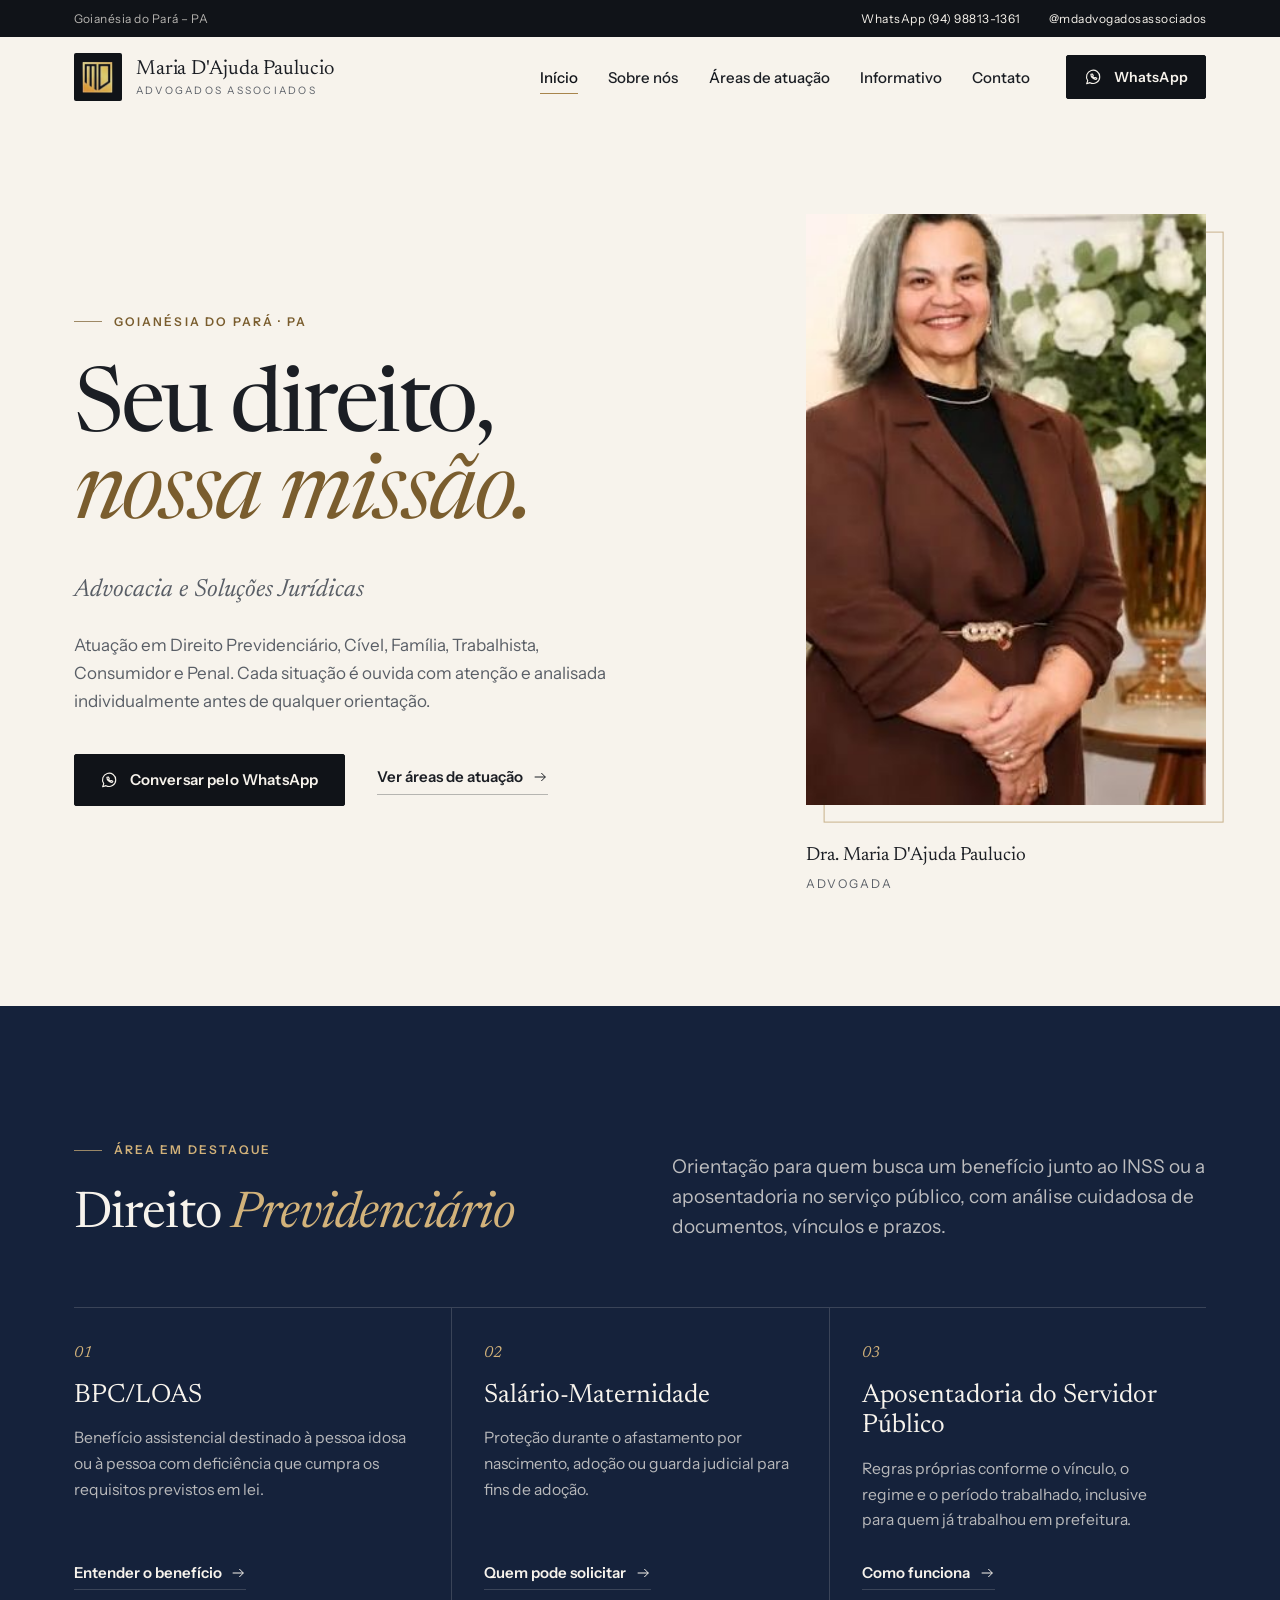
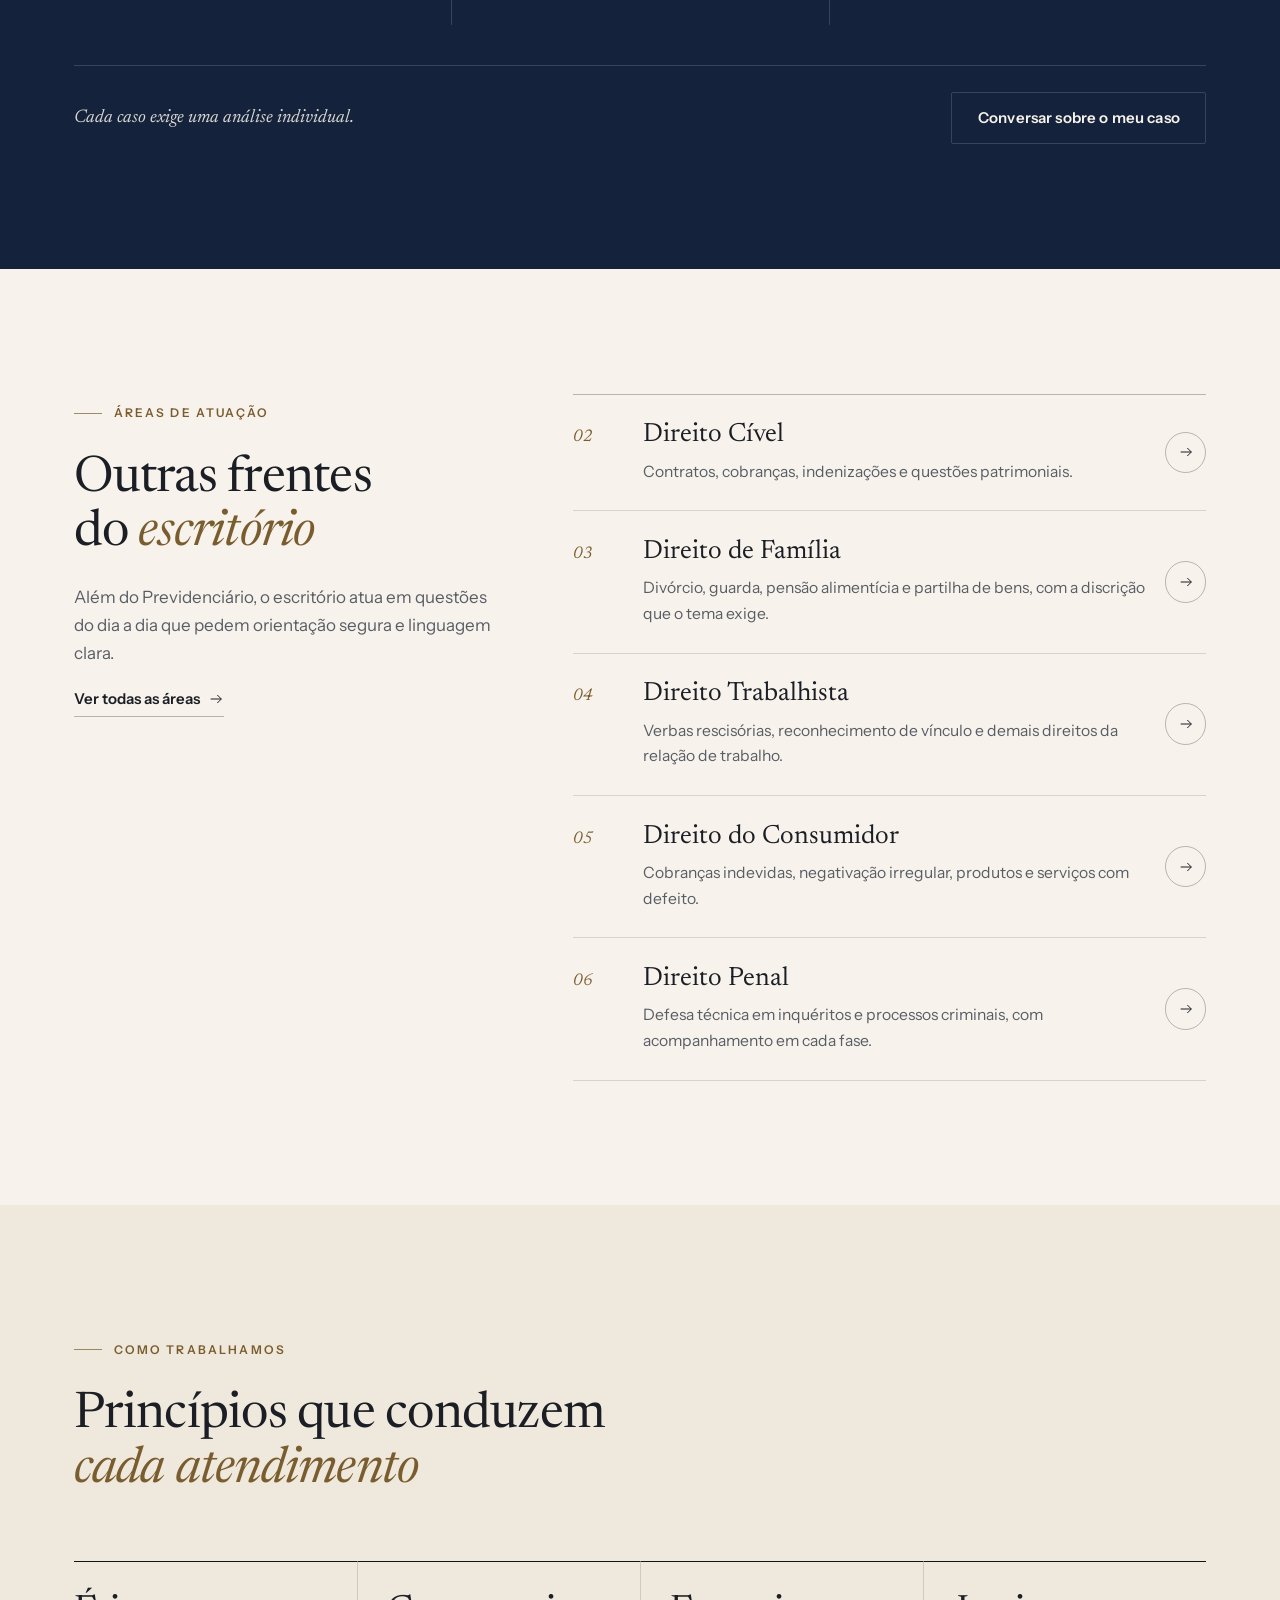
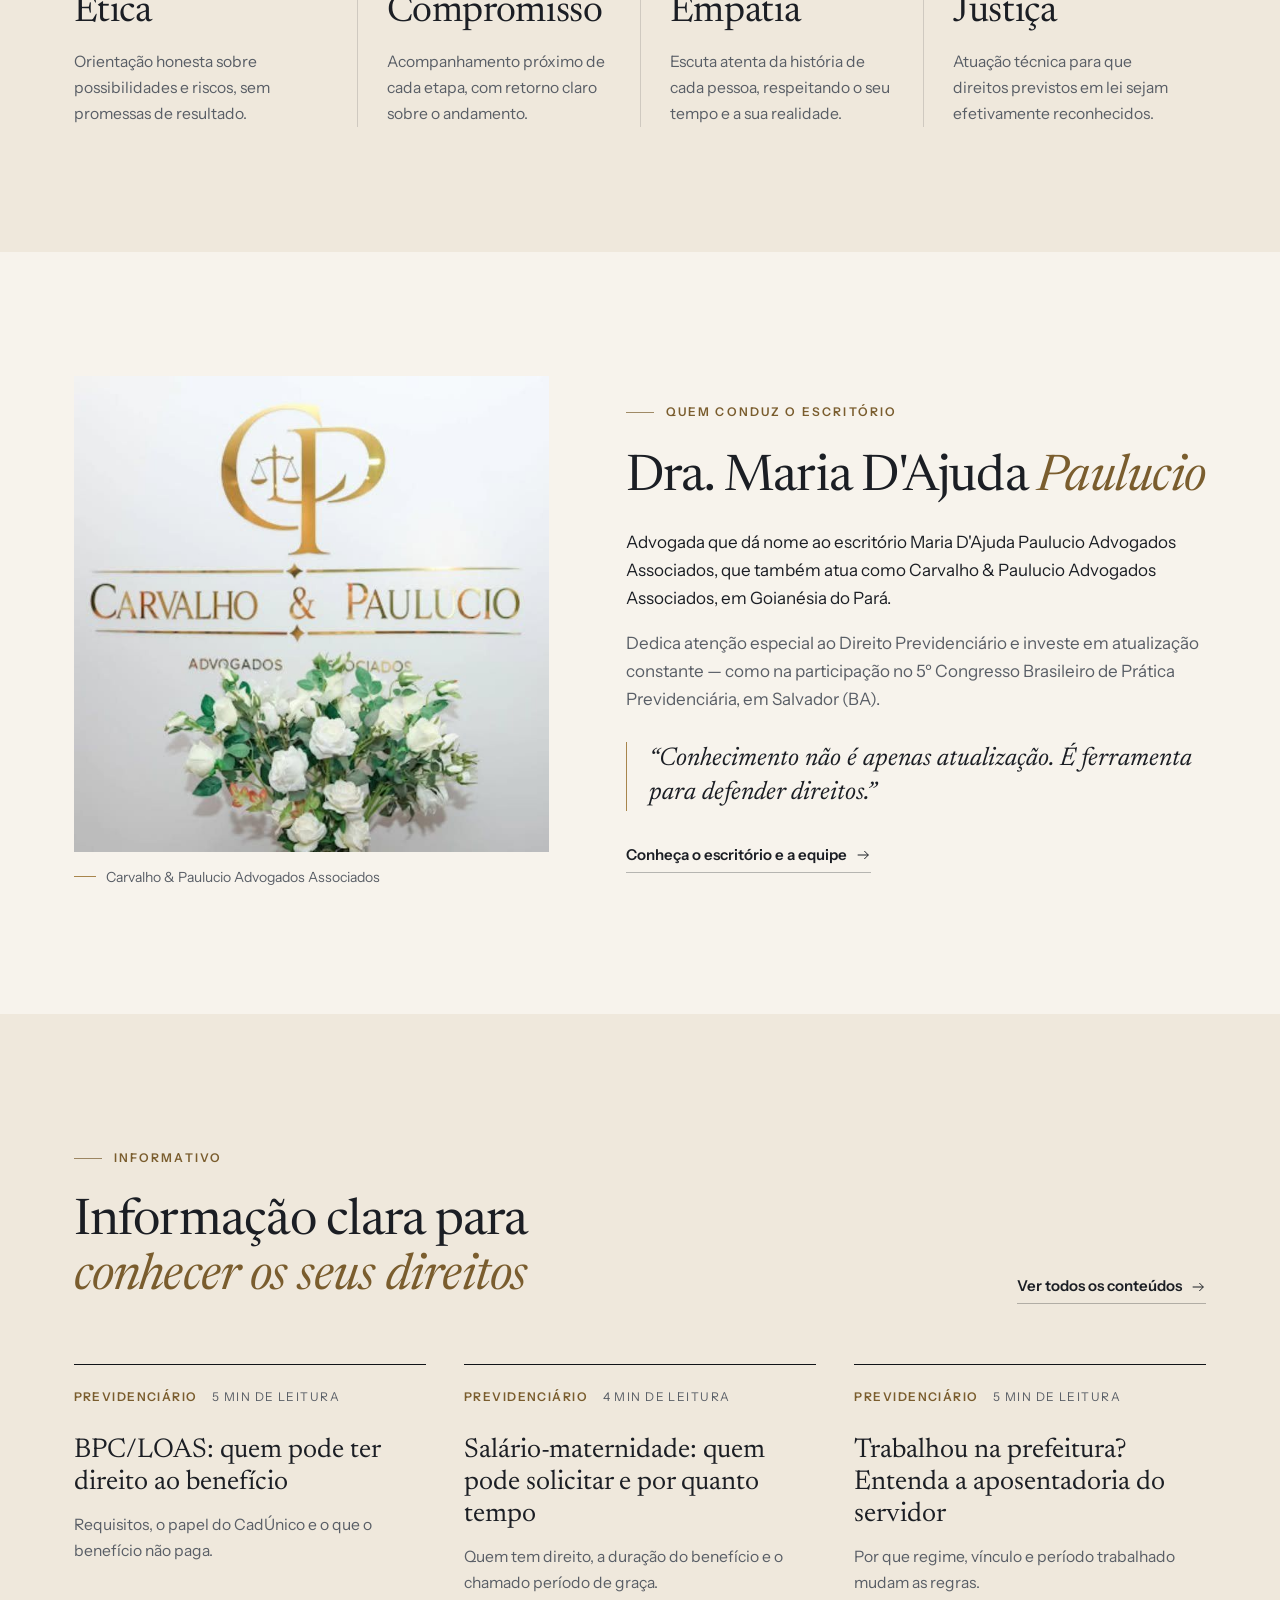
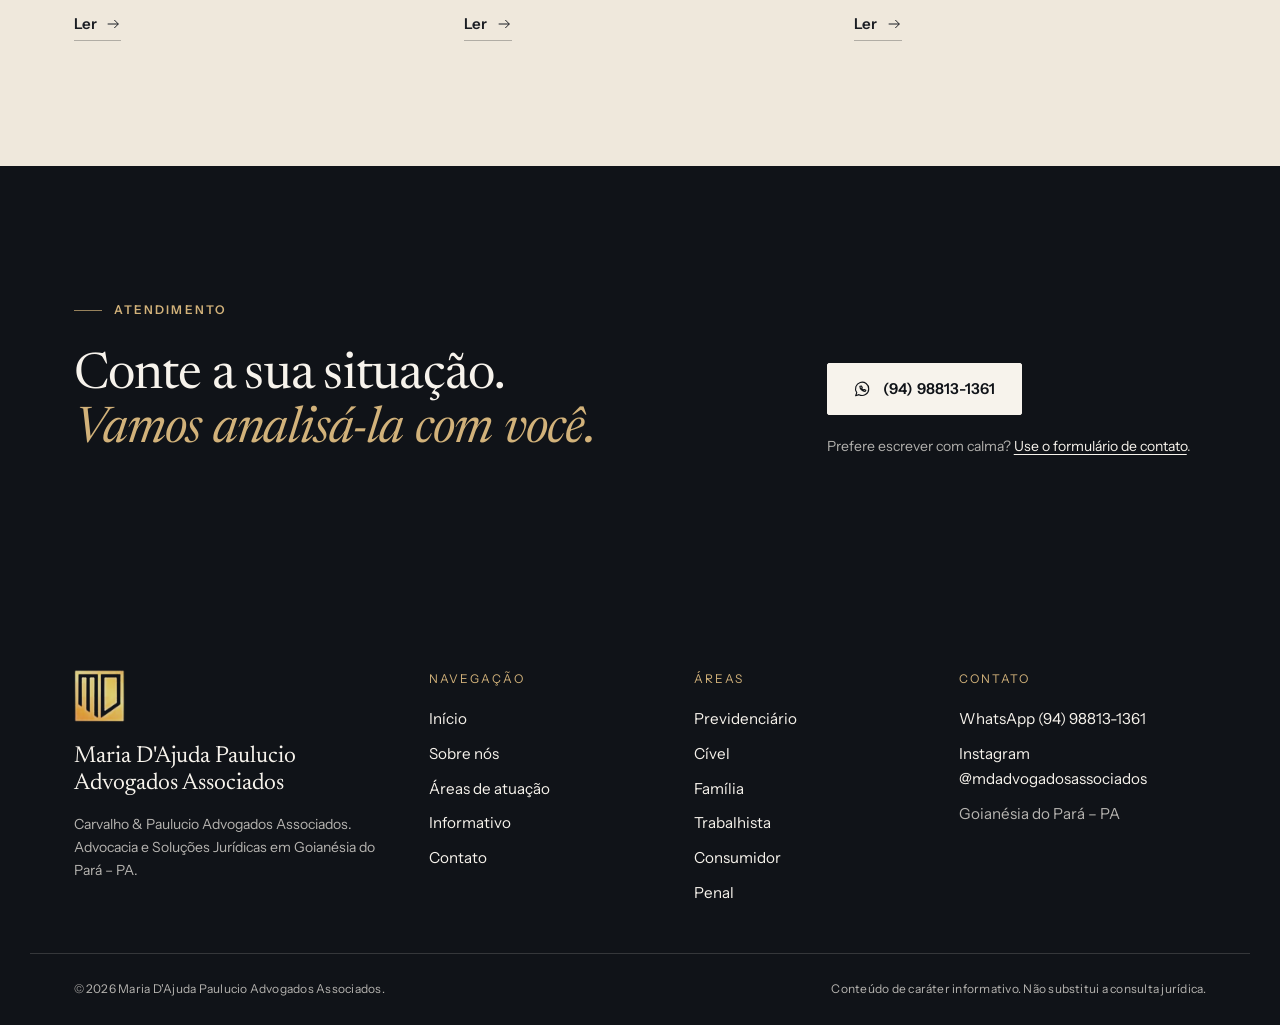
==== index.html @ d74a39b8 "primeiro commit" ====
<!doctype html>
<html lang="pt-BR">
<head>
  <meta charset="utf-8">
  <meta name="viewport" content="width=device-width, initial-scale=1">
  <title>Maria D'Ajuda Paulucio | Advocacia em Goianésia do Pará – PA</title>
  <meta name="description" content="Advocacia e Soluções Jurídicas em Goianésia do Pará – PA. Direito Previdenciário (BPC/LOAS, Salário-Maternidade, Aposentadoria do Servidor Público), Cível, Família, Trabalhista, Consumidor e Penal.">
  <link rel="canonical" href="https://seudominio.com.br/">
  <meta name="theme-color" content="#101318">

  <meta property="og:type" content="website">
  <meta property="og:locale" content="pt_BR">
  <meta property="og:site_name" content="Maria D'Ajuda Paulucio | Advocacia">
  <meta property="og:title" content="Seu direito, nossa missão. | Maria D'Ajuda Paulucio Advocacia">
  <meta property="og:description" content="Advocacia e Soluções Jurídicas em Goianésia do Pará – PA, com destaque para o Direito Previdenciário.">
  <meta property="og:url" content="https://seudominio.com.br/">
  <meta property="og:image" content="https://seudominio.com.br/assets/img/og-image.jpg">
  <meta property="og:image:width" content="1200">
  <meta property="og:image:height" content="630">
  <meta name="twitter:card" content="summary_large_image">

  <link rel="icon" href="favicon.ico" sizes="any">
  <link rel="icon" href="favicon-32.png" type="image/png" sizes="32x32">
  <link rel="apple-touch-icon" href="apple-touch-icon.png">
  <link rel="manifest" href="site.webmanifest">

  <link rel="preconnect" href="https://fonts.googleapis.com">
  <link rel="preconnect" href="https://fonts.gstatic.com" crossorigin>
  <link rel="stylesheet" href="https://fonts.googleapis.com/css2?family=Instrument+Sans:wght@400;500;600&family=Newsreader:ital,opsz,wght@0,6..72,400;0,6..72,500;1,6..72,400&display=swap">
  <link rel="stylesheet" href="style.css">
  <link rel="preload" as="image" href="assets/img/dra-maria.jpg">

  <script type="application/ld+json">
  {
    "@context": "https://schema.org",
    "@type": "LegalService",
    "name": "Maria D'Ajuda Paulucio Advogados Associados",
    "alternateName": ["MD Advogados Associados", "Carvalho & Paulucio Advogados Associados"],
    "slogan": "Seu direito, nossa missão.",
    "description": "Advocacia e Soluções Jurídicas: Direito Previdenciário, Cível, Família, Trabalhista, Consumidor e Penal.",
    "url": "https://seudominio.com.br/",
    "image": "https://seudominio.com.br/assets/img/og-image.jpg",
    "telephone": "+55-94-98813-1361",
    "address": {
      "@type": "PostalAddress",
      "addressLocality": "Goianésia do Pará",
      "addressRegion": "PA",
      "addressCountry": "BR"
    },
    "areaServed": "Goianésia do Pará – PA",
    "sameAs": ["https://www.instagram.com/mdadvogadosassociados/"]
  }
  </script>
  <script src="script.js" defer></script>
</head>
<body>
  <a class="skip-link" href="#conteudo">Pular para o conteúdo</a>

  <div class="topbar">
    <div class="container">
      <p>Goianésia do Pará – PA</p>
      <ul>
        <li><a href="https://wa.me/5594988131361" data-wa="Olá! Vim pelo site e gostaria de uma orientação jurídica." target="_blank" rel="noopener">WhatsApp (94) 98813-1361</a></li>
        <li><a href="https://www.instagram.com/mdadvogadosassociados/" target="_blank" rel="noopener">@mdadvogadosassociados</a></li>
      </ul>
    </div>
  </div>

  <header class="site-header">
    <div class="container">
      <a class="brand" href="index.html" aria-label="Maria D'Ajuda Paulucio Advocacia — página inicial">
        <span class="brand__seal"><img src="assets/img/md-mark.png" alt="" width="128" height="132"></span>
        <span class="brand__text">
          <span class="brand__name">Maria D'Ajuda Paulucio</span>
          <span class="brand__sub">Advogados Associados</span>
        </span>
      </a>

      <button class="nav-toggle" type="button" aria-expanded="false" aria-controls="site-nav" aria-label="Abrir menu"><span></span></button>

      <nav class="nav" id="site-nav" aria-label="Principal">
        <ul class="nav__list">
          <li><a href="index.html" aria-current="page">Início</a></li>
          <li><a href="sobre.html">Sobre nós</a></li>
          <li><a href="areas-de-atuacao.html">Áreas de atuação</a></li>
          <li><a href="blog.html">Informativo</a></li>
          <li><a href="contato.html">Contato</a></li>
        </ul>
        <a class="btn" href="https://wa.me/5594988131361" data-wa="Olá! Vim pelo site e gostaria de uma orientação jurídica." target="_blank" rel="noopener">
          <svg viewBox="0 0 24 24" fill="none" stroke="currentColor" stroke-width="1.5" stroke-linejoin="round" aria-hidden="true"><path d="M20.5 11.6a8.6 8.6 0 0 1-12.7 7.5L3.5 20.5l1.4-4.1a8.6 8.6 0 1 1 15.6-4.8Z"/><path d="M9 8.3c.1 3.4 3.3 6.5 6.7 6.7l1-1.5-2-1.1-.9.7a4.5 4.5 0 0 1-2.4-2.4l.7-.9-1.1-2-2 .5Z"/></svg>
          WhatsApp
        </a>
      </nav>
    </div>
  </header>

  <main id="conteudo">

    <!-- Hero -->
    <section class="hero" aria-labelledby="hero-title">
      <div class="container hero__grid">
        <div>
          <p class="eyebrow reveal">Goianésia do Pará · PA</p>
          <h1 class="display reveal" id="hero-title" data-delay="1">Seu direito, <em>nossa missão.</em></h1>
          <p class="hero__sub reveal" data-delay="2">Advocacia e Soluções Jurídicas</p>
          <p class="hero__text reveal" data-delay="2">Atuação em Direito Previdenciário, Cível, Família, Trabalhista, Consumidor e Penal. Cada situação é ouvida com atenção e analisada individualmente antes de qualquer orientação.</p>
          <div class="hero__actions reveal" data-delay="3">
            <a class="btn" href="https://wa.me/5594988131361" data-wa="Olá! Vim pelo site e gostaria de uma orientação jurídica." target="_blank" rel="noopener">
              <svg viewBox="0 0 24 24" fill="none" stroke="currentColor" stroke-width="1.5" stroke-linejoin="round" aria-hidden="true"><path d="M20.5 11.6a8.6 8.6 0 0 1-12.7 7.5L3.5 20.5l1.4-4.1a8.6 8.6 0 1 1 15.6-4.8Z"/><path d="M9 8.3c.1 3.4 3.3 6.5 6.7 6.7l1-1.5-2-1.1-.9.7a4.5 4.5 0 0 1-2.4-2.4l.7-.9-1.1-2-2 .5Z"/></svg>
              Conversar pelo WhatsApp
            </a>
            <a class="link-arrow" href="areas-de-atuacao.html">Ver áreas de atuação
              <svg viewBox="0 0 24 24" fill="none" stroke="currentColor" stroke-width="1.5" aria-hidden="true"><path d="M4 12h16M14 6l6 6-6 6"/></svg>
            </a>
          </div>
        </div>

        <figure class="portrait reveal" data-delay="2">
          <div class="portrait__frame">
            <img src="assets/img/dra-maria.jpg" alt="Dra. Maria D'Ajuda Paulucio, advogada, em pé no escritório" width="309" height="455" fetchpriority="high">
          </div>
          <figcaption>
            <strong>Dra. Maria D'Ajuda Paulucio</strong>
            <span>Advogada</span>
          </figcaption>
        </figure>
      </div>
    </section>

    <!-- Destaque: Direito Previdenciário -->
    <section class="section feature on-navy" aria-labelledby="prev-title">
      <div class="container">
        <div class="feature__head">
          <div>
            <p class="eyebrow">Área em destaque</p>
            <h2 class="h2 reveal" id="prev-title">Direito <em>Previdenciário</em></h2>
          </div>
          <p class="lead reveal" data-delay="1">Orientação para quem busca um benefício junto ao INSS ou a aposentadoria no serviço público, com análise cuidadosa de documentos, vínculos e prazos.</p>
        </div>

        <ul class="benefits">
          <li class="benefit reveal">
            <span class="benefit__num">01</span>
            <h3>BPC/LOAS</h3>
            <p>Benefício assistencial destinado à pessoa idosa ou à pessoa com deficiência que cumpra os requisitos previstos em lei.</p>
            <a class="link-arrow" href="areas-de-atuacao.html#bpc-loas">Entender o benefício
              <svg viewBox="0 0 24 24" fill="none" stroke="currentColor" stroke-width="1.5" aria-hidden="true"><path d="M4 12h16M14 6l6 6-6 6"/></svg>
            </a>
          </li>
          <li class="benefit reveal" data-delay="1">
            <span class="benefit__num">02</span>
            <h3>Salário-Maternidade</h3>
            <p>Proteção durante o afastamento por nascimento, adoção ou guarda judicial para fins de adoção.</p>
            <a class="link-arrow" href="areas-de-atuacao.html#salario-maternidade">Quem pode solicitar
              <svg viewBox="0 0 24 24" fill="none" stroke="currentColor" stroke-width="1.5" aria-hidden="true"><path d="M4 12h16M14 6l6 6-6 6"/></svg>
            </a>
          </li>
          <li class="benefit reveal" data-delay="2">
            <span class="benefit__num">03</span>
            <h3>Aposentadoria do Servidor Público</h3>
            <p>Regras próprias conforme o vínculo, o regime e o período trabalhado, inclusive para quem já trabalhou em prefeitura.</p>
            <a class="link-arrow" href="areas-de-atuacao.html#servidor-publico">Como funciona
              <svg viewBox="0 0 24 24" fill="none" stroke="currentColor" stroke-width="1.5" aria-hidden="true"><path d="M4 12h16M14 6l6 6-6 6"/></svg>
            </a>
          </li>
        </ul>

        <div class="feature__foot">
          <p>Cada caso exige uma análise individual.</p>
          <a class="btn btn--ghost" href="https://wa.me/5594988131361" data-wa="Olá! Gostaria de uma orientação sobre Direito Previdenciário." target="_blank" rel="noopener">Conversar sobre o meu caso</a>
        </div>
      </div>
    </section>

    <!-- Demais áreas -->
    <section class="section" aria-labelledby="areas-title">
      <div class="container split">
        <div class="split__aside">
          <p class="eyebrow">Áreas de atuação</p>
          <h2 class="h2 reveal" id="areas-title">Outras frentes do <em>escritório</em></h2>
          <p class="muted reveal" data-delay="1">Além do Previdenciário, o escritório atua em questões do dia a dia que pedem orientação segura e linguagem clara.</p>
          <a class="link-arrow" href="areas-de-atuacao.html">Ver todas as áreas
            <svg viewBox="0 0 24 24" fill="none" stroke="currentColor" stroke-width="1.5" aria-hidden="true"><path d="M4 12h16M14 6l6 6-6 6"/></svg>
          </a>
        </div>

        <ul class="area-list">
          <li>
            <a class="area-row reveal" href="areas-de-atuacao.html#civel">
              <span class="area-row__n">02</span>
              <h3>Direito Cível</h3>
              <span class="area-row__go" aria-hidden="true"><svg viewBox="0 0 24 24" fill="none" stroke="currentColor" stroke-width="1.5"><path d="M4 12h16M14 6l6 6-6 6"/></svg></span>
              <p>Contratos, cobranças, indenizações e questões patrimoniais.</p>
            </a>
          </li>
          <li>
            <a class="area-row reveal" href="areas-de-atuacao.html#familia">
              <span class="area-row__n">03</span>
              <h3>Direito de Família</h3>
              <span class="area-row__go" aria-hidden="true"><svg viewBox="0 0 24 24" fill="none" stroke="currentColor" stroke-width="1.5"><path d="M4 12h16M14 6l6 6-6 6"/></svg></span>
              <p>Divórcio, guarda, pensão alimentícia e partilha de bens, com a discrição que o tema exige.</p>
            </a>
          </li>
          <li>
            <a class="area-row reveal" href="areas-de-atuacao.html#trabalhista">
              <span class="area-row__n">04</span>
              <h3>Direito Trabalhista</h3>
              <span class="area-row__go" aria-hidden="true"><svg viewBox="0 0 24 24" fill="none" stroke="currentColor" stroke-width="1.5"><path d="M4 12h16M14 6l6 6-6 6"/></svg></span>
              <p>Verbas rescisórias, reconhecimento de vínculo e demais direitos da relação de trabalho.</p>
            </a>
          </li>
          <li>
            <a class="area-row reveal" href="areas-de-atuacao.html#consumidor">
              <span class="area-row__n">05</span>
              <h3>Direito do Consumidor</h3>
              <span class="area-row__go" aria-hidden="true"><svg viewBox="0 0 24 24" fill="none" stroke="currentColor" stroke-width="1.5"><path d="M4 12h16M14 6l6 6-6 6"/></svg></span>
              <p>Cobranças indevidas, negativação irregular, produtos e serviços com defeito.</p>
            </a>
          </li>
          <li>
            <a class="area-row reveal" href="areas-de-atuacao.html#penal">
              <span class="area-row__n">06</span>
              <h3>Direito Penal</h3>
              <span class="area-row__go" aria-hidden="true"><svg viewBox="0 0 24 24" fill="none" stroke="currentColor" stroke-width="1.5"><path d="M4 12h16M14 6l6 6-6 6"/></svg></span>
              <p>Defesa técnica em inquéritos e processos criminais, com acompanhamento em cada fase.</p>
            </a>
          </li>
        </ul>
      </div>
    </section>

    <!-- Princípios -->
    <section class="section on-cream" aria-labelledby="valores-title">
      <div class="container">
        <p class="eyebrow">Como trabalhamos</p>
        <h2 class="h2 h2--narrow reveal" id="valores-title">Princípios que conduzem <em>cada atendimento</em></h2>

        <ul class="values">
          <li class="value reveal">
            <h3 class="value__word">Ética</h3>
            <p>Orientação honesta sobre possibilidades e riscos, sem promessas de resultado.</p>
          </li>
          <li class="value reveal" data-delay="1">
            <h3 class="value__word">Compromisso</h3>
            <p>Acompanhamento próximo de cada etapa, com retorno claro sobre o andamento.</p>
          </li>
          <li class="value reveal" data-delay="2">
            <h3 class="value__word">Empatia</h3>
            <p>Escuta atenta da história de cada pessoa, respeitando o seu tempo e a sua realidade.</p>
          </li>
          <li class="value reveal" data-delay="3">
            <h3 class="value__word">Justiça</h3>
            <p>Atuação técnica para que direitos previstos em lei sejam efetivamente reconhecidos.</p>
          </li>
        </ul>
      </div>
    </section>

    <!-- Apresentação da Dra. -->
    <section class="section" aria-labelledby="dra-title">
      <div class="container profile">
        <figure class="photo reveal">
          <img src="assets/img/escritorio-fachada.jpg" alt="Letreiro Carvalho & Paulucio Advogados Associados na parede do escritório, com arranjo de flores brancas" width="640" height="640" loading="lazy" decoding="async">
          <figcaption>Carvalho &amp; Paulucio Advogados Associados</figcaption>
        </figure>

        <div>
          <p class="eyebrow">Quem conduz o escritório</p>
          <h2 class="h2 reveal" id="dra-title">Dra. Maria D'Ajuda <em>Paulucio</em></h2>
          <p class="reveal" data-delay="1">Advogada que dá nome ao escritório Maria D'Ajuda Paulucio Advogados Associados, que também atua como Carvalho &amp; Paulucio Advogados Associados, em Goianésia do Pará.</p>
          <p class="muted reveal" data-delay="1">Dedica atenção especial ao Direito Previdenciário e investe em atualização constante — como na participação no 5º Congresso Brasileiro de Prática Previdenciária, em Salvador (BA).</p>
          <blockquote class="reveal" data-delay="2">
            <p>“Conhecimento não é apenas atualização. É ferramenta para defender direitos.”</p>
          </blockquote>
          <a class="link-arrow" href="sobre.html">Conheça o escritório e a equipe
            <svg viewBox="0 0 24 24" fill="none" stroke="currentColor" stroke-width="1.5" aria-hidden="true"><path d="M4 12h16M14 6l6 6-6 6"/></svg>
          </a>
        </div>
      </div>
    </section>

    <!-- Informativo -->
    <section class="section on-cream" aria-labelledby="blog-title">
      <div class="container">
        <div class="section-head">
          <div>
            <p class="eyebrow">Informativo</p>
            <h2 class="h2" id="blog-title">Informação clara para <em>conhecer os seus direitos</em></h2>
          </div>
          <a class="link-arrow" href="blog.html">Ver todos os conteúdos
            <svg viewBox="0 0 24 24" fill="none" stroke="currentColor" stroke-width="1.5" aria-hidden="true"><path d="M4 12h16M14 6l6 6-6 6"/></svg>
          </a>
        </div>

        <ul class="posts">
          <li class="post-card reveal">
            <p class="post-card__meta"><b>Previdenciário</b><span>5 min de leitura</span></p>
            <h3><a href="blog/bpc-loas-quem-tem-direito.html">BPC/LOAS: quem pode ter direito ao benefício</a></h3>
            <p>Requisitos, o papel do CadÚnico e o que o benefício não paga.</p>
            <a class="link-arrow" href="blog/bpc-loas-quem-tem-direito.html" aria-label="Ler: BPC/LOAS, quem pode ter direito ao benefício">Ler
              <svg viewBox="0 0 24 24" fill="none" stroke="currentColor" stroke-width="1.5" aria-hidden="true"><path d="M4 12h16M14 6l6 6-6 6"/></svg>
            </a>
          </li>
          <li class="post-card reveal" data-delay="1">
            <p class="post-card__meta"><b>Previdenciário</b><span>4 min de leitura</span></p>
            <h3><a href="blog/salario-maternidade-quem-pode-solicitar.html">Salário-maternidade: quem pode solicitar e por quanto tempo</a></h3>
            <p>Quem tem direito, a duração do benefício e o chamado período de graça.</p>
            <a class="link-arrow" href="blog/salario-maternidade-quem-pode-solicitar.html" aria-label="Ler: Salário-maternidade, quem pode solicitar e por quanto tempo">Ler
              <svg viewBox="0 0 24 24" fill="none" stroke="currentColor" stroke-width="1.5" aria-hidden="true"><path d="M4 12h16M14 6l6 6-6 6"/></svg>
            </a>
          </li>
          <li class="post-card reveal" data-delay="2">
            <p class="post-card__meta"><b>Previdenciário</b><span>5 min de leitura</span></p>
            <h3><a href="blog/aposentadoria-do-servidor-publico.html">Trabalhou na prefeitura? Entenda a aposentadoria do servidor</a></h3>
            <p>Por que regime, vínculo e período trabalhado mudam as regras.</p>
            <a class="link-arrow" href="blog/aposentadoria-do-servidor-publico.html" aria-label="Ler: Trabalhou na prefeitura? Entenda a aposentadoria do servidor">Ler
              <svg viewBox="0 0 24 24" fill="none" stroke="currentColor" stroke-width="1.5" aria-hidden="true"><path d="M4 12h16M14 6l6 6-6 6"/></svg>
            </a>
          </li>
        </ul>
      </div>
    </section>

    <!-- CTA final -->
    <section class="section cta on-dark" aria-labelledby="cta-title">
      <div class="container cta__inner">
        <div>
          <p class="eyebrow">Atendimento</p>
          <h2 class="h2" id="cta-title">Conte a sua situação. <em>Vamos analisá-la com você.</em></h2>
        </div>
        <div class="cta__side">
          <a class="btn btn--light" href="https://wa.me/5594988131361" data-wa="Olá! Vim pelo site e gostaria de agendar um atendimento." target="_blank" rel="noopener">
            <svg viewBox="0 0 24 24" fill="none" stroke="currentColor" stroke-width="1.5" stroke-linejoin="round" aria-hidden="true"><path d="M20.5 11.6a8.6 8.6 0 0 1-12.7 7.5L3.5 20.5l1.4-4.1a8.6 8.6 0 1 1 15.6-4.8Z"/><path d="M9 8.3c.1 3.4 3.3 6.5 6.7 6.7l1-1.5-2-1.1-.9.7a4.5 4.5 0 0 1-2.4-2.4l.7-.9-1.1-2-2 .5Z"/></svg>
            (94) 98813-1361
          </a>
          <p>Prefere escrever com calma? <a href="contato.html">Use o formulário de contato</a>.</p>
        </div>
      </div>
    </section>
  </main>

  <footer class="site-footer">
    <div class="container footer__top">
      <div class="footer__brand">
        <img src="assets/img/md-mark.png" alt="" width="128" height="132" loading="lazy">
        <strong>Maria D'Ajuda Paulucio<br>Advogados Associados</strong>
        <p>Carvalho &amp; Paulucio Advogados Associados. Advocacia e Soluções Jurídicas em Goianésia do Pará – PA.</p>
      </div>
      <div>
        <p class="footer__title">Navegação</p>
        <ul>
          <li><a href="index.html">Início</a></li>
          <li><a href="sobre.html">Sobre nós</a></li>
          <li><a href="areas-de-atuacao.html">Áreas de atuação</a></li>
          <li><a href="blog.html">Informativo</a></li>
          <li><a href="contato.html">Contato</a></li>
        </ul>
      </div>
      <div>
        <p class="footer__title">Áreas</p>
        <ul>
          <li><a href="areas-de-atuacao.html#previdenciario">Previdenciário</a></li>
          <li><a href="areas-de-atuacao.html#civel">Cível</a></li>
          <li><a href="areas-de-atuacao.html#familia">Família</a></li>
          <li><a href="areas-de-atuacao.html#trabalhista">Trabalhista</a></li>
          <li><a href="areas-de-atuacao.html#consumidor">Consumidor</a></li>
          <li><a href="areas-de-atuacao.html#penal">Penal</a></li>
        </ul>
      </div>
      <div>
        <p class="footer__title">Contato</p>
        <ul>
          <li><a href="https://wa.me/5594988131361" data-wa="Olá! Vim pelo site e gostaria de uma orientação jurídica." target="_blank" rel="noopener">WhatsApp (94) 98813-1361</a></li>
          <li><a href="https://www.instagram.com/mdadvogadosassociados/" target="_blank" rel="noopener">Instagram @mdadvogadosassociados</a></li>
          <li>Goianésia do Pará – PA</li>
        </ul>
      </div>
    </div>
    <div class="container footer__bottom">
      <p>© <span data-year>2026</span> Maria D'Ajuda Paulucio Advogados Associados.</p>
      <p>Conteúdo de caráter informativo. Não substitui a consulta jurídica.</p>
    </div>
  </footer>

  <a class="wa-float" href="https://wa.me/5594988131361" data-wa="Olá! Vim pelo site e gostaria de uma orientação jurídica." target="_blank" rel="noopener" aria-label="Conversar pelo WhatsApp">
    <svg viewBox="0 0 24 24" fill="none" stroke="currentColor" stroke-width="1.5" stroke-linejoin="round" aria-hidden="true"><path d="M20.5 11.6a8.6 8.6 0 0 1-12.7 7.5L3.5 20.5l1.4-4.1a8.6 8.6 0 1 1 15.6-4.8Z"/><path d="M9 8.3c.1 3.4 3.3 6.5 6.7 6.7l1-1.5-2-1.1-.9.7a4.5 4.5 0 0 1-2.4-2.4l.7-.9-1.1-2-2 .5Z"/></svg>
    <span>WhatsApp</span>
  </a>
</body>
</html>
---- style.css ----
/* ==========================================================================
   Maria D'Ajuda Paulucio · Advocacia
   Identidade: preto e dourado do monograma "MD" (Instagram oficial),
   com azul-marinho e creme como apoio institucional.
   ========================================================================== */

:root {
  /* Cor */
  --ink: #101318;          /* preto da marca, levemente azulado */
  --ink-2: #1a1e25;
  --navy: #15223b;         /* azul-marinho institucional */
  --navy-2: #1c2c4b;
  --paper: #f7f3ec;        /* off-white quente */
  --paper-2: #efe8dc;      /* creme dos materiais da marca */
  --white: #fffdf9;
  --text: #1b1e24;
  --muted: #595e66;
  --line: rgba(16, 19, 24, .14);
  --line-strong: rgba(16, 19, 24, .28);
  --line-dark: rgba(247, 243, 236, .16);
  --brass: #a8854c;        /* dourado discreto: fios, detalhes */
  --brass-dk: #7a5d2e;     /* dourado com contraste AA sobre claro */
  --brass-lt: #d2b27a;     /* dourado sobre fundos escuros */

  /* Tipografia */
  --serif: "Newsreader", "Iowan Old Style", "Palatino Linotype", Georgia, serif;
  --sans: "Instrument Sans", "Segoe UI", system-ui, -apple-system, sans-serif;

  --fs-xs: .75rem;
  --fs-sm: .875rem;
  --fs-base: 1.0625rem;
  --fs-lg: 1.1875rem;
  --fs-h3: clamp(1.3rem, 1.1rem + .8vw, 1.65rem);
  --fs-h2: clamp(2rem, 1.45rem + 2.3vw, 3.15rem);
  --fs-display: clamp(2.75rem, 1.6rem + 5vw, 5.6rem);

  /* Espaço */
  --gutter: clamp(1.25rem, .8rem + 2.4vw, 2.75rem);
  --max: 1220px;
  --section: clamp(4.5rem, 3rem + 6vw, 8.5rem);

  --ease: cubic-bezier(.2, .7, .2, 1);
  --radius: 2px;
  color-scheme: light;
}

/* Reset enxuto ---------------------------------------------------------- */
*, *::before, *::after { box-sizing: border-box; }
html { -webkit-text-size-adjust: 100%; scroll-padding-top: 6rem; }
@media (prefers-reduced-motion: no-preference) { html { scroll-behavior: smooth; } }
body {
  margin: 0;
  background: var(--paper);
  color: var(--text);
  font: 400 var(--fs-base)/1.65 var(--sans);
  text-rendering: optimizeLegibility;
  -webkit-font-smoothing: antialiased;
  overflow-x: hidden;
}
img, svg { display: block; max-width: 100%; }
img { height: auto; }
a { color: inherit; text-decoration-thickness: 1px; text-underline-offset: .22em; }
p { margin: 0 0 1em; }
h1, h2, h3, h4 { margin: 0; font-weight: 400; }
ul, ol { margin: 0; padding: 0; }
button, input, select, textarea { font: inherit; color: inherit; }
::selection { background: var(--navy); color: var(--paper); }

:focus-visible {
  outline: 2px solid var(--brass-dk);
  outline-offset: 3px;
}
.on-dark :focus-visible, .site-footer :focus-visible { outline-color: var(--brass-lt); }

.skip-link {
  position: absolute; left: 1rem; top: -4rem; z-index: 100;
  background: var(--ink); color: var(--paper);
  padding: .7rem 1rem; font-size: var(--fs-sm);
}
.skip-link:focus { top: 1rem; }
.visually-hidden {
  position: absolute !important; width: 1px; height: 1px; overflow: hidden;
  clip: rect(0 0 0 0); white-space: nowrap;
}

/* Estrutura ------------------------------------------------------------- */
.container { width: 100%; max-width: var(--max); margin-inline: auto; padding-inline: var(--gutter); }
.section { padding-block: var(--section); }
.section--tight { padding-block: calc(var(--section) * .66); }
.on-dark { background: var(--ink); color: var(--paper); }
.on-navy { background: var(--navy); color: var(--paper); }
.on-cream { background: var(--paper-2); }

/* Tipografia utilitária ------------------------------------------------- */
.eyebrow {
  display: inline-flex; align-items: center; gap: .75rem;
  font: 600 var(--fs-xs)/1.2 var(--sans);
  letter-spacing: .18em; text-transform: uppercase;
  color: var(--brass-dk);
}
.on-dark .eyebrow, .on-navy .eyebrow { color: var(--brass-lt); }
.eyebrow::before {
  content: ""; width: 1.75rem; height: 1px; background: currentColor; opacity: .7;
}
.section-mark {
  font-family: var(--serif); font-style: italic; color: var(--brass-dk);
  font-size: 1.05rem; letter-spacing: .02em;
}
.on-dark .section-mark, .on-navy .section-mark { color: var(--brass-lt); }

.h2 {
  font-family: var(--serif); font-size: var(--fs-h2);
  line-height: 1.08; letter-spacing: -.015em; font-weight: 400;
  text-wrap: balance;
}
.h2 em, .display em { font-style: italic; color: var(--brass-dk); }
.on-dark .h2 em, .on-navy .h2 em { color: var(--brass-lt); }
.h3 {
  font-family: var(--serif); font-size: var(--fs-h3);
  line-height: 1.2; letter-spacing: -.005em;
}
.lead { font-size: var(--fs-lg); line-height: 1.6; color: var(--muted); max-width: 38rem; }
.on-dark .lead, .on-navy .lead { color: rgba(247, 243, 236, .74); }
.muted { color: var(--muted); }
.on-dark .muted, .on-navy .muted { color: rgba(247, 243, 236, .74); }
.small { font-size: var(--fs-sm); }

/* Ritmo vertical entre rótulo, título e texto */
.eyebrow + .h2 { margin-top: 1.2rem; }
.h2 + p { margin-top: 1.4rem; }
.h2--narrow { max-width: 36rem; }

/* Fio com losango — eco dos divisores do logotipo Carvalho & Paulucio */
.rule {
  display: flex; align-items: center; gap: .8rem; color: var(--brass);
  margin-block: 2rem;
}
.rule::before, .rule::after { content: ""; flex: 1; height: 1px; background: var(--line-strong); }
.rule span { width: 6px; height: 6px; transform: rotate(45deg); background: currentColor; }
.on-dark .rule::before, .on-dark .rule::after,
.on-navy .rule::before, .on-navy .rule::after { background: var(--line-dark); }

/* Botões ---------------------------------------------------------------- */
.btn {
  --bg: var(--ink); --fg: var(--paper); --bd: var(--ink);
  display: inline-flex; align-items: center; justify-content: center; gap: .7rem;
  min-height: 3.25rem; padding: .85rem 1.6rem;
  background: var(--bg); color: var(--fg); border: 1px solid var(--bd);
  border-radius: var(--radius);
  font: 600 .9375rem/1.2 var(--sans); letter-spacing: .01em;
  text-decoration: none; cursor: pointer;
  transition: background-color .35s var(--ease), color .35s var(--ease), border-color .35s var(--ease);
}
.btn svg { width: 1.15rem; height: 1.15rem; flex: none; }
.btn:hover { --bg: var(--navy); --bd: var(--navy); }
.btn--light { --bg: var(--paper); --fg: var(--ink); --bd: var(--paper); }
.btn--light:hover { --bg: var(--white); --bd: var(--brass-lt); }
.btn--ghost { --bg: transparent; --fg: var(--ink); --bd: var(--line-strong); }
.btn--ghost:hover { --bg: var(--ink); --fg: var(--paper); --bd: var(--ink); }
.on-dark .btn--ghost, .on-navy .btn--ghost { --fg: var(--paper); --bd: var(--line-dark); }
.on-dark .btn--ghost:hover, .on-navy .btn--ghost:hover { --bg: var(--paper); --fg: var(--ink); --bd: var(--paper); }

.link-arrow {
  display: inline-flex; align-items: center; gap: .55rem;
  font-weight: 600; font-size: .9375rem; text-decoration: none;
  border-bottom: 1px solid var(--line-strong); padding-bottom: .25rem;
  transition: border-color .3s var(--ease), gap .3s var(--ease);
}
.link-arrow svg { width: 1rem; height: 1rem; transition: transform .3s var(--ease); }
.link-arrow:hover { border-color: currentColor; }
.link-arrow:hover svg { transform: translateX(3px); }
.on-dark .link-arrow, .on-navy .link-arrow { border-color: var(--line-dark); }
.on-dark .link-arrow:hover, .on-navy .link-arrow:hover { border-color: var(--brass-lt); }

/* Barra superior -------------------------------------------------------- */
.topbar {
  background: var(--ink); color: rgba(247, 243, 236, .72);
  font-size: var(--fs-xs); letter-spacing: .04em;
}
.topbar .container { display: flex; justify-content: space-between; gap: 1rem; padding-block: .55rem; }
.topbar a { text-decoration: none; color: var(--paper); }
.topbar a:hover { color: var(--brass-lt); }
.topbar ul { list-style: none; display: flex; gap: 1.75rem; }
@media (max-width: 760px) { .topbar { display: none; } }

/* Cabeçalho ------------------------------------------------------------- */
.site-header {
  position: sticky; top: 0; z-index: 50;
  /* fundo sólido: backdrop-filter prenderia o menu mobile (position: fixed) ao cabeçalho */
  background: var(--paper);
  border-bottom: 1px solid transparent;
  transition: border-color .3s var(--ease);
}
.site-header.is-scrolled { border-bottom-color: var(--line); }
.site-header .container {
  display: flex; align-items: center; justify-content: space-between; gap: 1.5rem;
  min-height: 5rem;
}
.brand { display: flex; align-items: center; gap: .9rem; text-decoration: none; min-width: 0; }
.brand__seal {
  flex: none; display: grid; place-items: center;
  width: 3rem; height: 3rem; background: var(--ink); border-radius: var(--radius);
}
.brand__seal img { width: 1.95rem; height: auto; }
.brand__text { display: flex; flex-direction: column; line-height: 1.1; min-width: 0; }
.brand__name {
  font-family: var(--serif); font-size: 1.28rem; letter-spacing: -.005em; white-space: nowrap;
}
.brand__sub {
  font-size: .64rem; letter-spacing: .22em; text-transform: uppercase;
  color: var(--muted); margin-top: .3rem; white-space: nowrap;
}

.nav { display: flex; align-items: center; gap: 2.2rem; }
.nav__list { list-style: none; display: flex; gap: 1.9rem; }
.nav__list a {
  position: relative; text-decoration: none; font-size: .9375rem; font-weight: 500;
  padding-block: .4rem; color: var(--text);
}
.nav__list a::after {
  content: ""; position: absolute; left: 0; right: 0; bottom: 0; height: 1px;
  background: var(--brass); transform: scaleX(0); transform-origin: left;
  transition: transform .4s var(--ease);
}
.nav__list a:hover::after, .nav__list a[aria-current]::after { transform: scaleX(1); }
.nav__list a[aria-current] { color: var(--ink); }
.nav .btn { min-height: 2.75rem; padding: .6rem 1.1rem; font-size: .875rem; }

.nav-toggle {
  display: none; width: 3rem; height: 3rem; border: 1px solid var(--line-strong);
  background: transparent; border-radius: var(--radius); cursor: pointer;
  align-items: center; justify-content: center;
}
.nav-toggle span, .nav-toggle span::before, .nav-toggle span::after {
  display: block; width: 1.2rem; height: 1.5px; background: var(--ink); position: relative;
  transition: transform .35s var(--ease), background-color .2s;
}
.nav-toggle span::before, .nav-toggle span::after { content: ""; position: absolute; left: 0; }
.nav-toggle span::before { top: -6px; }
.nav-toggle span::after { top: 6px; }
.nav-toggle[aria-expanded="true"] span { background: transparent; }
.nav-toggle[aria-expanded="true"] span::before { transform: translateY(6px) rotate(45deg); }
.nav-toggle[aria-expanded="true"] span::after { transform: translateY(-6px) rotate(-45deg); }

@media (max-width: 980px) {
  .nav-toggle { display: inline-flex; }
  .nav {
    position: fixed; inset: 5rem 0 0 0; z-index: 49;
    flex-direction: column; align-items: stretch; gap: 0;
    background: var(--paper); padding: 1.5rem var(--gutter) 2rem;
    border-top: 1px solid var(--line);
    visibility: hidden; opacity: 0; transform: translateY(-8px);
    transition: opacity .3s var(--ease), transform .3s var(--ease), visibility 0s .3s;
    overflow-y: auto;
  }
  .nav.is-open { visibility: visible; opacity: 1; transform: none; transition-delay: 0s; }
  .nav__list { flex-direction: column; gap: 0; }
  .nav__list a {
    display: flex; justify-content: space-between; align-items: center;
    font-family: var(--serif); font-size: 1.65rem; font-weight: 400;
    padding-block: 1rem; border-bottom: 1px solid var(--line);
  }
  .nav__list a::after { display: none; }
  .nav__list a[aria-current] { color: var(--brass-dk); }
  .nav .btn { margin-top: 2rem; min-height: 3.25rem; font-size: .9375rem; }
  body.nav-open { overflow: hidden; }
}
@media (max-width: 420px) {
  .brand__name { font-size: 1.1rem; }
  .brand__sub { letter-spacing: .14em; }
  .brand__seal { width: 2.6rem; height: 2.6rem; }
  .brand__seal img { width: 1.7rem; }
}

/* Hero ------------------------------------------------------------------ */
.hero { position: relative; padding-block: clamp(3rem, 2rem + 5vw, 6.5rem) clamp(4rem, 3rem + 5vw, 7rem); }
.hero__grid {
  display: grid; grid-template-columns: minmax(0, 1.25fr) minmax(0, .75fr);
  gap: clamp(2.5rem, 5vw, 6rem); align-items: center;
}
.display {
  font-family: var(--serif); font-size: var(--fs-display);
  line-height: .98; letter-spacing: -.028em; font-weight: 400;
  margin-block: 1.6rem 1.8rem; text-wrap: balance;
}
.hero__sub {
  font-family: var(--serif); font-size: clamp(1.2rem, 1rem + .8vw, 1.55rem);
  font-style: italic; color: var(--muted); margin-bottom: 1.2rem;
}
.hero__text { max-width: 34rem; color: var(--muted); }
.hero__actions { display: flex; flex-wrap: wrap; align-items: center; gap: 1.1rem 2rem; margin-top: 2.4rem; }
.hero__note { margin-top: 1.4rem; font-size: var(--fs-sm); color: var(--muted); }

.portrait { position: relative; margin: 0; }
.portrait__frame {
  position: relative; aspect-ratio: 309 / 455; overflow: hidden; background: var(--paper-2);
}
.portrait__frame img { width: 100%; height: 100%; object-fit: cover; object-position: 50% 20%; }
.portrait__frame {
  /* moldura deslocada em fio dourado */
  box-shadow: 1.1rem 1.1rem 0 -1px var(--paper), 1.1rem 1.1rem 0 0 rgba(168, 133, 76, .6);
}
.portrait figcaption {
  position: relative; margin-top: 2.2rem;
  display: flex; flex-direction: column; gap: .15rem;
}
.portrait figcaption strong { font-family: var(--serif); font-weight: 400; font-size: 1.2rem; }
.portrait figcaption span { font-size: var(--fs-xs); letter-spacing: .16em; text-transform: uppercase; color: var(--muted); }

@media (max-width: 860px) {
  .hero__grid { grid-template-columns: 1fr; }
  .hero .portrait { order: -1; }
  .hero .portrait { display: grid; grid-template-columns: 7.5rem 1fr; gap: 1.25rem; align-items: end; max-width: none; margin-right: 0; }
  .hero .portrait__frame { box-shadow: none; }
  .hero .portrait figcaption { margin: 0; padding: 0 0 .35rem; }
  .hero .display { margin-top: 1.2rem; }
}

/* Faixa de previdenciário ---------------------------------------------- */
.feature { position: relative; }
.feature__head {
  display: grid; grid-template-columns: minmax(0, 1fr) minmax(0, 1fr);
  gap: 2rem 4rem; align-items: end; margin-bottom: clamp(2.5rem, 5vw, 4rem);
}
.feature__head .lead { margin: 0; }
.benefits { list-style: none; display: grid; grid-template-columns: repeat(3, 1fr); border-top: 1px solid var(--line-dark); }
.benefit {
  position: relative; padding: 2rem 2rem 2.2rem 0; display: flex; flex-direction: column; gap: .9rem;
}
.benefit + .benefit { padding-left: 2rem; border-left: 1px solid var(--line-dark); }
.benefit__num { font-family: var(--serif); font-style: italic; color: var(--brass-lt); font-size: 1rem; }
.benefit h3 { font-family: var(--serif); font-size: var(--fs-h3); line-height: 1.15; }
.benefit p { color: rgba(247, 243, 236, .72); margin: 0; font-size: .98rem; }
.benefit a { margin-top: auto; padding-top: .8rem; align-self: flex-start; }
.feature__foot {
  margin-top: 2.5rem; padding-top: 1.6rem; border-top: 1px solid var(--line-dark);
  display: flex; flex-wrap: wrap; justify-content: space-between; align-items: center; gap: 1.2rem;
}
.feature__foot p { margin: 0; font-family: var(--serif); font-style: italic; font-size: 1.15rem; color: rgba(247, 243, 236, .86); }
@media (max-width: 860px) {
  .feature__head { grid-template-columns: 1fr; }
  .benefits { grid-template-columns: 1fr; }
  .benefit, .benefit + .benefit { padding: 1.7rem 0; border-left: 0; border-bottom: 1px solid var(--line-dark); }
}

/* Lista editorial de áreas --------------------------------------------- */
.split { display: grid; grid-template-columns: minmax(0, .8fr) minmax(0, 1.2fr); gap: clamp(2.5rem, 6vw, 7rem); }
.split__aside { position: sticky; top: 7.5rem; align-self: start; }
.split__aside .h2 { margin-block: 1.2rem 1.4rem; }
@media (max-width: 860px) {
  .split { grid-template-columns: 1fr; }
  .split__aside { position: static; }
}

.area-list { list-style: none; border-top: 1px solid var(--line-strong); }
.area-row {
  display: grid; grid-template-columns: 3.2rem minmax(0, 1fr) auto; gap: 0 1.2rem; align-items: baseline;
  padding: 1.6rem 0; border-bottom: 1px solid var(--line); text-decoration: none;
  transition: background-color .35s var(--ease), padding .35s var(--ease);
}
.area-row__n { font-family: var(--serif); font-style: italic; color: var(--brass-dk); }
.area-row h3 { font-family: var(--serif); font-size: var(--fs-h3); line-height: 1.2; }
.area-row p { grid-column: 2; margin: .4rem 0 0; color: var(--muted); font-size: .98rem; max-width: 34rem; }
.area-row__go {
  grid-row: 1 / span 2; grid-column: 3; align-self: center; width: 2.6rem; height: 2.6rem; border-radius: 50%;
  display: grid; place-items: center; border: 1px solid var(--line-strong);
  transition: background-color .35s var(--ease), color .35s var(--ease), border-color .35s var(--ease);
}
.area-row__go svg { width: 1rem; height: 1rem; }
a.area-row:hover { background: rgba(255, 253, 249, .6); padding-inline: .9rem; }
a.area-row:hover .area-row__go { background: var(--ink); color: var(--paper); border-color: var(--ink); }
@media (max-width: 520px) {
  .area-row { grid-template-columns: 2.4rem minmax(0, 1fr); }
  .area-row__go { display: none; }
}

/* Valores --------------------------------------------------------------- */
.values { list-style: none; display: grid; grid-template-columns: repeat(4, 1fr); gap: 0; margin-top: clamp(2.5rem, 5vw, 4rem); }
.value { padding: 2rem 1.8rem 0 0; border-top: 1px solid var(--ink); }
.value + .value { padding-left: 1.8rem; border-left: 1px solid var(--line); }
.value__word { font-family: var(--serif); font-size: clamp(1.7rem, 1.3rem + 1.4vw, 2.35rem); line-height: 1; letter-spacing: -.01em; }
.value p { margin: 1.1rem 0 0; color: var(--muted); font-size: .98rem; }
@media (max-width: 900px) {
  .values { grid-template-columns: 1fr 1fr; row-gap: 2.5rem; }
  .value:nth-child(3) { padding-left: 0; border-left: 0; }
}
@media (max-width: 520px) {
  .values { grid-template-columns: 1fr; row-gap: 0; }
  .value, .value + .value { padding: 1.5rem 0 1.8rem; border-left: 0; }
}

/* Apresentação / perfil ------------------------------------------------- */
.profile { display: grid; grid-template-columns: minmax(0, .9fr) minmax(0, 1.1fr); gap: clamp(2.5rem, 6vw, 6.5rem); align-items: center; }
.photo { margin: 0; position: relative; }
.photo img { width: 100%; aspect-ratio: 1 / 1; object-fit: cover; }
.photo figcaption { margin-top: .9rem; font-size: var(--fs-sm); color: var(--muted); display: flex; gap: .6rem; }
.photo figcaption::before { content: ""; width: 1.4rem; height: 1px; margin-top: .72em; background: var(--brass); flex: none; }
.profile blockquote {
  margin: 1.8rem 0; padding-left: 1.4rem; border-left: 1px solid var(--brass);
  font-family: var(--serif); font-style: italic; font-size: clamp(1.25rem, 1.05rem + .8vw, 1.6rem); line-height: 1.35;
}
.profile blockquote p { margin: 0; }
.photo--natural img { aspect-ratio: auto; }
.on-dark .photo figcaption, .on-navy .photo figcaption { color: rgba(247, 243, 236, .7); }
.portrait--page { max-width: 26rem; margin-right: 1.1rem; }
@media (max-width: 860px) {
  .profile { grid-template-columns: 1fr; }
  .portrait--page { max-width: 20rem; }
}

/* Informativo (cards editoriais) -------------------------------------- */
.posts { list-style: none; display: grid; grid-template-columns: repeat(3, 1fr); gap: clamp(1.5rem, 3vw, 2.5rem); }
.post-card { display: flex; flex-direction: column; border-top: 1px solid var(--ink); padding-top: 1.4rem; }
.post-card__meta { display: flex; gap: .9rem; font-size: var(--fs-xs); letter-spacing: .12em; text-transform: uppercase; color: var(--muted); }
.post-card__meta b { font-weight: 600; color: var(--brass-dk); }
.post-card h3 { font-family: var(--serif); font-size: clamp(1.35rem, 1.15rem + .7vw, 1.7rem); line-height: 1.18; margin: 1rem 0 .8rem; }
.post-card h3 a { text-decoration: none; background: linear-gradient(currentColor, currentColor) 0 100% / 0 1px no-repeat; transition: background-size .45s var(--ease); }
.post-card h3 a:hover { background-size: 100% 1px; }
.post-card p:not(.post-card__meta) { color: var(--muted); font-size: .98rem; }
.post-card .link-arrow { margin-top: auto; align-self: flex-start; }
@media (max-width: 900px) { .posts { grid-template-columns: 1fr; } .post-card { padding-bottom: 1rem; } }

.section-head { display: flex; flex-wrap: wrap; justify-content: space-between; align-items: end; gap: 1.5rem 3rem; margin-bottom: clamp(2.5rem, 5vw, 3.75rem); }
.section-head .h2 { margin-top: 1.1rem; max-width: 42rem; }

/* CTA final ------------------------------------------------------------- */
.cta__inner { display: grid; grid-template-columns: minmax(0, 1.3fr) minmax(0, .7fr); gap: 3rem; align-items: end; }
.cta .h2 { margin-top: 1.2rem; max-width: 40rem; }
.cta__side { display: flex; flex-direction: column; gap: 1.2rem; align-items: flex-start; }
.cta__side p { margin: 0; color: rgba(247, 243, 236, .7); font-size: var(--fs-sm); }
@media (max-width: 860px) { .cta__inner { grid-template-columns: 1fr; } }

/* Cabeçalho de página interna ----------------------------------------- */
.page-head { padding-block: clamp(3rem, 2rem + 4vw, 6rem) clamp(2.5rem, 2rem + 3vw, 4.5rem); border-bottom: 1px solid var(--line); }
.page-head .display { font-size: clamp(2.6rem, 1.6rem + 4.2vw, 4.8rem); margin-block: 1.3rem 1.3rem; max-width: 18ch; }
.page-head .lead { margin: 0; }
.breadcrumb { list-style: none; display: flex; flex-wrap: wrap; gap: .5rem; font-size: var(--fs-sm); color: var(--muted); }
.breadcrumb li + li::before { content: "/"; margin-right: .5rem; color: var(--line-strong); }
.breadcrumb a { text-decoration: none; }
.breadcrumb a:hover { text-decoration: underline; }

/* Equipe ---------------------------------------------------------------- */
.team { list-style: none; display: grid; grid-template-columns: repeat(4, 1fr); gap: 0; border-top: 1px solid var(--ink); }
.member { padding: 2rem 1.6rem 2rem 0; display: flex; flex-direction: column; gap: 1.1rem; }
.member + .member { padding-left: 1.6rem; border-left: 1px solid var(--line); }
.member__mono {
  width: 3.6rem; height: 3.6rem; border-radius: 50%; display: grid; place-items: center;
  border: 1px solid var(--brass); color: var(--brass-dk);
  font-family: var(--serif); font-size: 1.15rem; letter-spacing: .04em;
}
.member h3 { font-family: var(--serif); font-size: 1.4rem; line-height: 1.15; }
.member p { margin: 0; color: var(--muted); font-size: .95rem; }
@media (max-width: 900px) {
  .team { grid-template-columns: 1fr 1fr; }
  .member:nth-child(3) { padding-left: 0; border-left: 0; }
  .member:nth-child(n+3) { border-top: 1px solid var(--line); }
}
@media (max-width: 520px) {
  .team { grid-template-columns: 1fr; }
  .member, .member + .member { padding: 1.6rem 0; border-left: 0; border-top: 0; border-bottom: 1px solid var(--line); flex-direction: row; align-items: center; }
  .member__mono { flex: none; }
}

/* Lista de princípios / passos ---------------------------------------- */
.steps { list-style: none; counter-reset: s; display: grid; grid-template-columns: repeat(2, 1fr); gap: 0 4rem; }
.steps li { counter-increment: s; padding: 1.6rem 0 1.6rem 3.4rem; border-top: 1px solid var(--line); position: relative; }
.steps li::before {
  content: counter(s, decimal-leading-zero); position: absolute; left: 0; top: 1.75rem;
  font-family: var(--serif); font-style: italic; color: var(--brass-dk);
}
.steps h3 { font-family: var(--serif); font-size: 1.35rem; margin-bottom: .4rem; }
.steps p { margin: 0; color: var(--muted); font-size: .98rem; }
@media (max-width: 760px) { .steps { grid-template-columns: 1fr; } }

/* Página de áreas ------------------------------------------------------ */
.area-index { list-style: none; display: flex; flex-wrap: wrap; gap: .6rem; margin-top: 2rem; }
.area-index a {
  display: inline-block; padding: .55rem 1rem; border: 1px solid var(--line-strong); border-radius: 999px;
  font-size: var(--fs-sm); text-decoration: none; transition: background-color .3s var(--ease), color .3s var(--ease), border-color .3s var(--ease);
}
.area-index a:hover { background: var(--ink); color: var(--paper); border-color: var(--ink); }

.area-block { display: grid; grid-template-columns: minmax(0, .75fr) minmax(0, 1.25fr); gap: clamp(2rem, 5vw, 6rem); padding-block: clamp(3rem, 2rem + 3vw, 5rem); border-top: 1px solid var(--line); }
.area-block:first-child { border-top: 0; }
.area-block__title { position: sticky; top: 7.5rem; align-self: start; }
.area-block__title .h2 { font-size: clamp(1.9rem, 1.4rem + 2vw, 2.8rem); margin-top: .8rem; }
.area-block__body > p { font-size: var(--fs-lg); color: var(--muted); max-width: 38rem; }
.checklist { list-style: none; margin: 1.6rem 0 2rem; border-top: 1px solid var(--line); }
.checklist li { padding: .95rem 0 .95rem 1.9rem; border-bottom: 1px solid var(--line); position: relative; }
.checklist li::before {
  content: ""; position: absolute; left: .2rem; top: 1.55rem; width: 6px; height: 6px;
  background: var(--brass); transform: rotate(45deg);
}
@media (max-width: 860px) {
  .area-block { grid-template-columns: 1fr; }
  .area-block__title { position: static; }
}

.subareas { display: grid; grid-template-columns: repeat(3, 1fr); gap: 0; margin-top: 2.5rem; border-top: 1px solid var(--line-dark); }
.subarea { padding: 2rem 1.8rem 2.2rem 0; }
.subarea + .subarea { padding-left: 1.8rem; border-left: 1px solid var(--line-dark); }
.subarea h3 { font-family: var(--serif); font-size: 1.55rem; line-height: 1.15; margin: .6rem 0 .9rem; }
.subarea p { color: rgba(247, 243, 236, .74); font-size: .98rem; }
.subarea ul { list-style: none; margin: 1rem 0 1.4rem; }
.subarea li { padding: .55rem 0; border-top: 1px solid var(--line-dark); font-size: .95rem; color: rgba(247, 243, 236, .86); }
@media (max-width: 900px) {
  .subareas { grid-template-columns: 1fr; }
  .subarea, .subarea + .subarea { padding: 1.8rem 0; border-left: 0; border-bottom: 1px solid var(--line-dark); }
}

/* Informativo (listagem) ---------------------------------------------- */
.filters { display: flex; flex-wrap: wrap; gap: .6rem; margin-bottom: 3rem; }
.filters button {
  padding: .6rem 1.05rem; border: 1px solid var(--line-strong); border-radius: 999px; background: transparent;
  font-size: var(--fs-sm); cursor: pointer; transition: background-color .3s var(--ease), color .3s var(--ease);
}
.filters button[aria-pressed="true"] { background: var(--ink); color: var(--paper); border-color: var(--ink); }
.filters button:hover:not([aria-pressed="true"]) { border-color: var(--ink); }
.post-list { list-style: none; border-top: 1px solid var(--ink); }
.post-item { display: grid; grid-template-columns: 11rem minmax(0, 1fr) auto; gap: 1.5rem 2.5rem; padding: 2.2rem 0; border-bottom: 1px solid var(--line); align-items: start; }
.post-item[hidden] { display: none; }
.post-item__meta { font-size: var(--fs-xs); letter-spacing: .12em; text-transform: uppercase; color: var(--muted); display: flex; flex-direction: column; gap: .4rem; padding-top: .45rem; }
.post-item__meta b { color: var(--brass-dk); font-weight: 600; }
.post-item h2 { font-family: var(--serif); font-size: clamp(1.45rem, 1.2rem + 1vw, 2rem); line-height: 1.15; margin-bottom: .6rem; }
.post-item h2 a { text-decoration: none; }
.post-item h2 a:hover { text-decoration: underline; text-decoration-color: var(--brass); }
.post-item p { margin: 0; color: var(--muted); max-width: 40rem; }
.post-item .area-row__go { grid-column: 3; grid-row: 1; }
.post-item:hover .area-row__go { background: var(--ink); color: var(--paper); border-color: var(--ink); }
@media (max-width: 760px) {
  .post-item { grid-template-columns: 1fr; gap: .8rem; }
  .post-item__meta { flex-direction: row; gap: 1rem; padding: 0; }
  .post-item .area-row__go { display: none; }
}
.empty-note { padding: 2rem 0; color: var(--muted); }

/* Artigo --------------------------------------------------------------- */
.article-head { padding-block: clamp(3rem, 2rem + 4vw, 5.5rem) 2.5rem; }
.article-head .display { font-size: clamp(2.3rem, 1.5rem + 3.4vw, 4rem); max-width: 22ch; margin-block: 1.2rem 1.4rem; }
.article-meta { display: flex; flex-wrap: wrap; gap: .4rem 1.6rem; font-size: var(--fs-sm); color: var(--muted); padding-top: 1.4rem; border-top: 1px solid var(--line); }
.article-meta strong { color: var(--text); font-weight: 600; }
.article { display: grid; grid-template-columns: minmax(0, 1fr) 17rem; gap: clamp(2.5rem, 6vw, 6rem); padding-bottom: var(--section); }
.prose { max-width: 42rem; font-size: 1.125rem; line-height: 1.75; }
.prose > * + * { margin-top: 1.25em; }
.prose p { margin: 0; }
.prose h2 { font-family: var(--serif); font-size: clamp(1.6rem, 1.35rem + .9vw, 2.05rem); line-height: 1.15; margin-top: 2.2em; }
.prose h3 { font-family: var(--serif); font-size: 1.4rem; margin-top: 1.8em; }
.prose ul { padding-left: 0; list-style: none; }
.prose li { position: relative; padding-left: 1.6rem; margin-top: .6em; }
.prose li::before { content: ""; position: absolute; left: .15rem; top: .72em; width: 6px; height: 6px; background: var(--brass); transform: rotate(45deg); }
.prose .intro { font-family: var(--serif); font-size: clamp(1.3rem, 1.15rem + .6vw, 1.55rem); line-height: 1.5; color: var(--text); }
.callout { background: var(--paper-2); border-left: 2px solid var(--brass); padding: 1.3rem 1.5rem; font-size: 1rem; line-height: 1.65; }
.callout strong { display: block; margin-bottom: .3rem; font-size: var(--fs-xs); letter-spacing: .14em; text-transform: uppercase; color: var(--brass-dk); }
.article-aside { position: sticky; top: 7.5rem; align-self: start; display: flex; flex-direction: column; gap: 1.5rem; }
.aside-box { border-top: 1px solid var(--ink); padding-top: 1.2rem; }
.aside-box h2 { font-family: var(--serif); font-size: 1.3rem; line-height: 1.2; margin-bottom: .6rem; }
.aside-box p { font-size: var(--fs-sm); color: var(--muted); }
.aside-box .btn { width: 100%; }
.aside-box ul { list-style: none; }
.aside-box li + li { border-top: 1px solid var(--line); }
.aside-box li a { display: block; padding: .7rem 0; text-decoration: none; font-size: .95rem; }
.aside-box li a:hover { color: var(--brass-dk); }
.disclaimer { margin-top: 3rem; padding-top: 1.4rem; border-top: 1px solid var(--line); font-size: var(--fs-sm); color: var(--muted); }
@media (max-width: 900px) {
  .article { grid-template-columns: 1fr; }
  .article-aside { position: static; }
}

/* Contato -------------------------------------------------------------- */
.contact { display: grid; grid-template-columns: minmax(0, .8fr) minmax(0, 1.2fr); gap: clamp(2.5rem, 6vw, 6.5rem); }
.channels { list-style: none; border-top: 1px solid var(--ink); }
.channel { padding: 1.4rem 0; border-bottom: 1px solid var(--line); display: grid; grid-template-columns: 2.6rem 1fr; gap: 1rem; align-items: start; }
.channel__icon { width: 2.6rem; height: 2.6rem; border-radius: 50%; border: 1px solid var(--line-strong); display: grid; place-items: center; }
.channel__icon svg { width: 1.1rem; height: 1.1rem; }
.channel dt, .channel__label { font-size: var(--fs-xs); letter-spacing: .14em; text-transform: uppercase; color: var(--muted); }
.channel__value { font-family: var(--serif); font-size: 1.35rem; line-height: 1.25; margin-top: .2rem; display: block; }
.channel a.channel__value { text-decoration: none; }
.channel a.channel__value:hover { color: var(--brass-dk); }
.channel p { margin: .35rem 0 0; font-size: var(--fs-sm); color: var(--muted); }

.form { background: var(--white); border: 1px solid var(--line); padding: clamp(1.5rem, 1rem + 2.5vw, 3rem); }
.form .h3 { margin-bottom: .5rem; }
.form__intro { color: var(--muted); font-size: .98rem; margin-bottom: 2rem; }
.form__grid { display: grid; grid-template-columns: 1fr 1fr; gap: 1.4rem 1.5rem; }
.field { display: flex; flex-direction: column; gap: .45rem; }
.field--full { grid-column: 1 / -1; }
.field label { font-size: var(--fs-sm); font-weight: 600; }
.field label .opt { font-weight: 400; color: var(--muted); }
.field input, .field select, .field textarea {
  width: 100%; min-height: 3.1rem; padding: .75rem .9rem;
  background: var(--paper); border: 1px solid var(--line-strong); border-radius: var(--radius);
  transition: border-color .25s var(--ease), background-color .25s var(--ease);
  font-size: 1rem;
}
.field textarea { min-height: 9rem; resize: vertical; line-height: 1.55; }
.field select {
  appearance: none; -webkit-appearance: none; padding-right: 2.5rem;
  background-image: url("data:image/svg+xml,%3Csvg xmlns='http://www.w3.org/2000/svg' viewBox='0 0 24 24' fill='none' stroke='%23101318' stroke-width='1.5'%3E%3Cpath d='m6 9 6 6 6-6'/%3E%3C/svg%3E");
  background-repeat: no-repeat; background-position: right .8rem center; background-size: 1.1rem;
}
.field input:hover, .field select:hover, .field textarea:hover { border-color: var(--ink); }
.field input:focus, .field select:focus, .field textarea:focus { outline: none; border-color: var(--ink); background: var(--white); box-shadow: 0 0 0 3px rgba(168, 133, 76, .25); }
.field [aria-invalid="true"] { border-color: #9b2c2c; }
.field__error { font-size: var(--fs-sm); color: #9b2c2c; min-height: 0; }
.consent { grid-column: 1 / -1; display: grid; grid-template-columns: 1.25rem 1fr; gap: .8rem; font-size: var(--fs-sm); color: var(--muted); align-items: start; }
.consent input { width: 1.15rem; height: 1.15rem; margin: .15rem 0 0; accent-color: var(--ink); }
.form__actions { grid-column: 1 / -1; display: flex; flex-wrap: wrap; align-items: center; gap: 1rem 1.5rem; margin-top: .4rem; }
.form__actions p { margin: 0; font-size: var(--fs-sm); color: var(--muted); max-width: 22rem; }
.form__status { grid-column: 1 / -1; font-size: var(--fs-sm); color: var(--navy); }
@media (max-width: 860px) { .contact { grid-template-columns: 1fr; } }
@media (max-width: 560px) { .form__grid { grid-template-columns: 1fr; } .form__actions .btn { width: 100%; } }

/* Rodapé --------------------------------------------------------------- */
.site-footer { background: var(--ink); color: rgba(247, 243, 236, .72); font-size: .95rem; }
.site-footer a { text-decoration: none; color: var(--paper); }
.site-footer a:hover { color: var(--brass-lt); }
.footer__top { display: grid; grid-template-columns: 1.4fr 1fr 1fr 1.1fr; gap: 2.5rem; padding-block: clamp(3.5rem, 3rem + 3vw, 5.5rem) 3rem; }
.footer__brand img { width: 3.2rem; margin-bottom: 1.3rem; }
.footer__brand strong { display: block; font-family: var(--serif); font-weight: 400; font-size: 1.45rem; color: var(--paper); line-height: 1.2; }
.footer__brand p { margin-top: .9rem; max-width: 22rem; font-size: var(--fs-sm); }
.footer__title { font-size: var(--fs-xs); letter-spacing: .16em; text-transform: uppercase; color: var(--brass-lt); margin-bottom: 1.1rem; }
.site-footer ul { list-style: none; display: flex; flex-direction: column; gap: .6rem; }
.footer__bottom { border-top: 1px solid var(--line-dark); padding-block: 1.6rem; display: flex; flex-wrap: wrap; justify-content: space-between; gap: 1rem; font-size: var(--fs-xs); letter-spacing: .02em; }
.footer__bottom p { margin: 0; }
@media (max-width: 900px) { .footer__top { grid-template-columns: 1fr 1fr; } .footer__brand { grid-column: 1 / -1; } }
@media (max-width: 480px) { .footer__top { grid-template-columns: 1fr; } }

/* WhatsApp flutuante — discreto, aparece após o topo ------------------ */
.wa-float {
  position: fixed; right: max(1rem, env(safe-area-inset-right)); bottom: max(1rem, env(safe-area-inset-bottom)); z-index: 40;
  display: inline-flex; align-items: center; gap: .6rem;
  padding: .75rem 1.1rem .75rem .85rem; border-radius: 999px;
  background: var(--ink); color: var(--paper); text-decoration: none;
  font-size: .875rem; font-weight: 600;
  box-shadow: 0 10px 30px -12px rgba(16, 19, 24, .55);
  opacity: 0; transform: translateY(12px); pointer-events: none;
  transition: opacity .4s var(--ease), transform .4s var(--ease), background-color .3s var(--ease);
}
.wa-float svg { width: 1.3rem; height: 1.3rem; color: var(--brass-lt); }
.wa-float.is-visible { opacity: 1; transform: none; pointer-events: auto; }
.wa-float:hover { background: var(--navy); }
@media (max-width: 520px) { .wa-float span { display: none; } .wa-float { padding: .9rem; } }

/* Revelação sutil ------------------------------------------------------ */
@media (prefers-reduced-motion: no-preference) {
  .js .reveal { opacity: 0; transform: translateY(14px); transition: opacity .9s var(--ease), transform .9s var(--ease); }
  .js .reveal.is-in { opacity: 1; transform: none; }
  .js .reveal[data-delay="1"] { transition-delay: .08s; }
  .js .reveal[data-delay="2"] { transition-delay: .16s; }
  .js .reveal[data-delay="3"] { transition-delay: .24s; }
}
@media (prefers-reduced-motion: reduce) {
  *, *::before, *::after { transition-duration: .01ms !important; animation-duration: .01ms !important; }
}

@media print {
  .topbar, .site-header, .wa-float, .cta, .site-footer, .article-aside { display: none !important; }
  body { background: #fff; }
}

/* Utilitários pontuais -------------------------------------------------- */
.steps--single { grid-template-columns: 1fr; }
.section-head__note { max-width: 26rem; margin: 0; }
.cta__side a:not(.btn) { color: var(--paper); }
.cta__side a:not(.btn):hover { color: var(--brass-lt); }
.topbar p { margin: 0; }
.eyebrow + .channels { margin-top: 1.5rem; }
.breadcrumb + .eyebrow { margin-top: 2rem; }
/* Linha inteira do artigo clicável, mantendo um único link acessível */
.post-item { position: relative; }
.post-item h2 a::after { content: ""; position: absolute; inset: 0; }
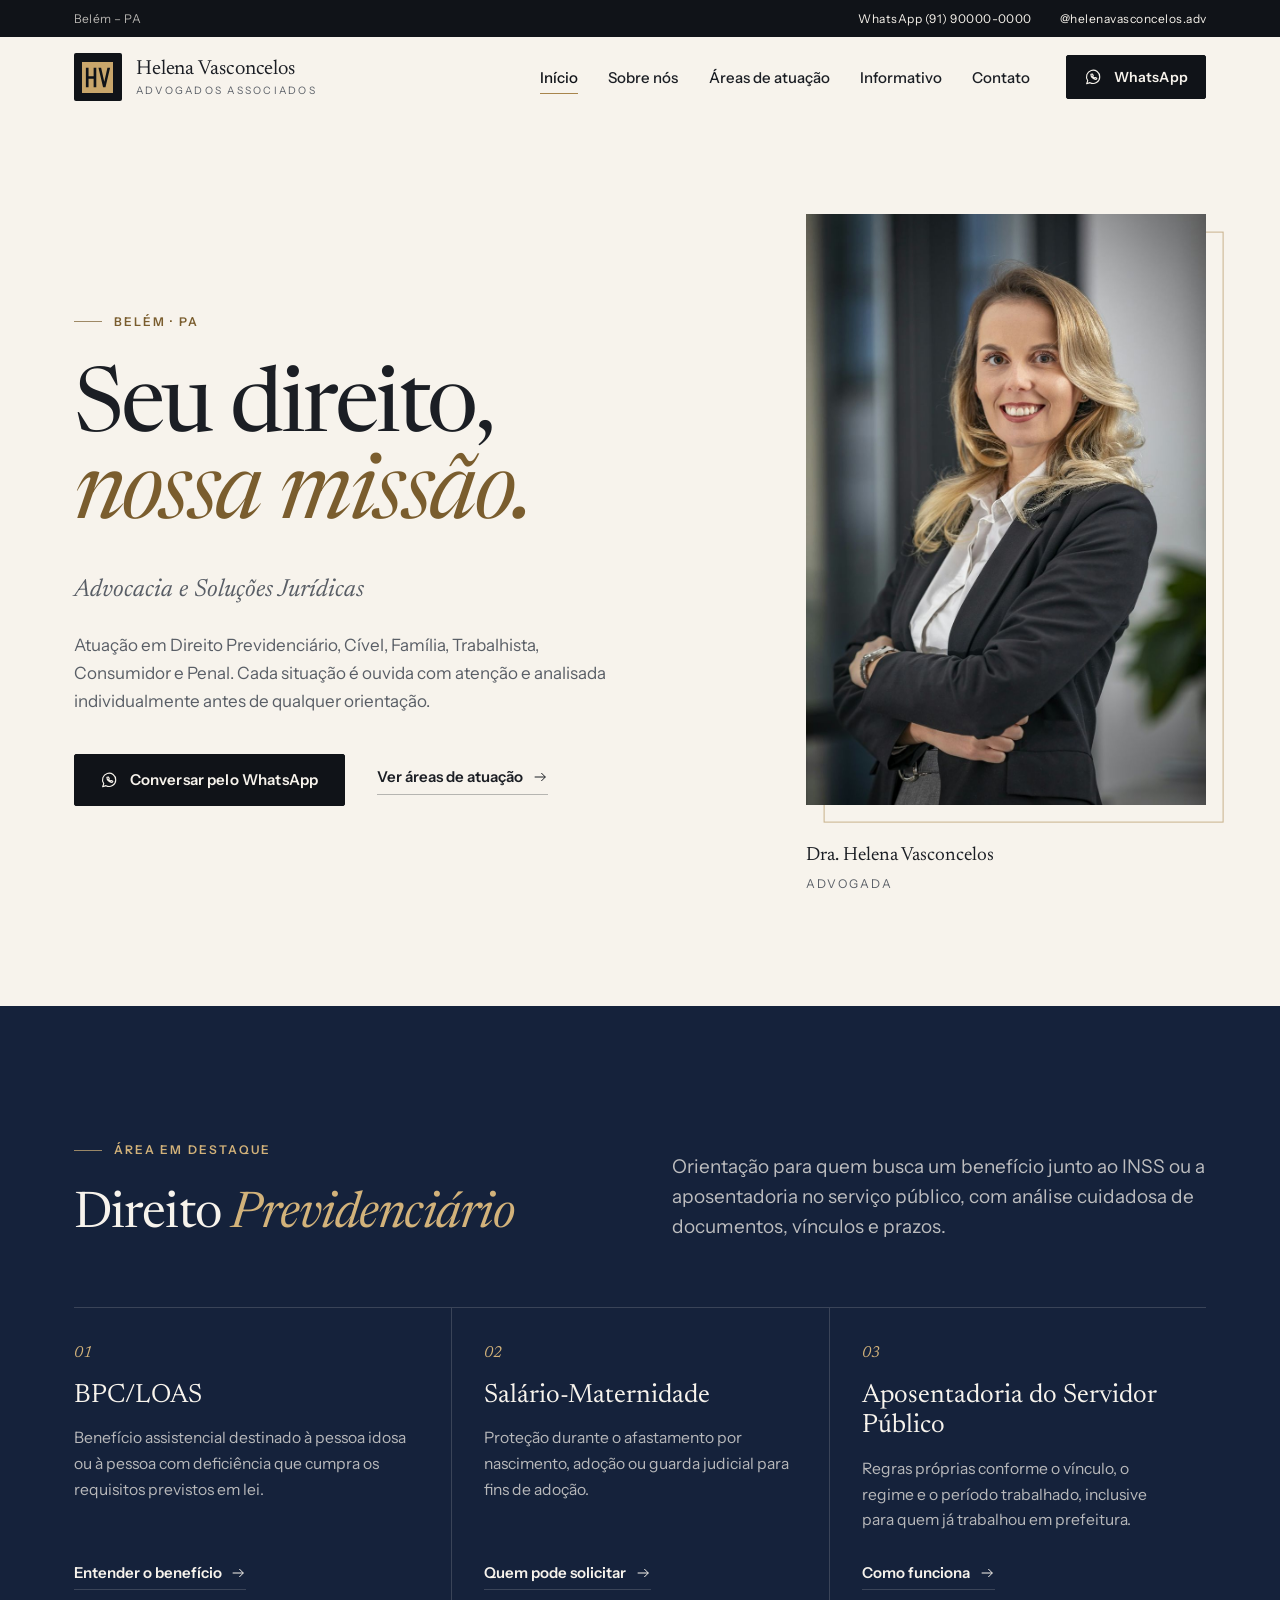
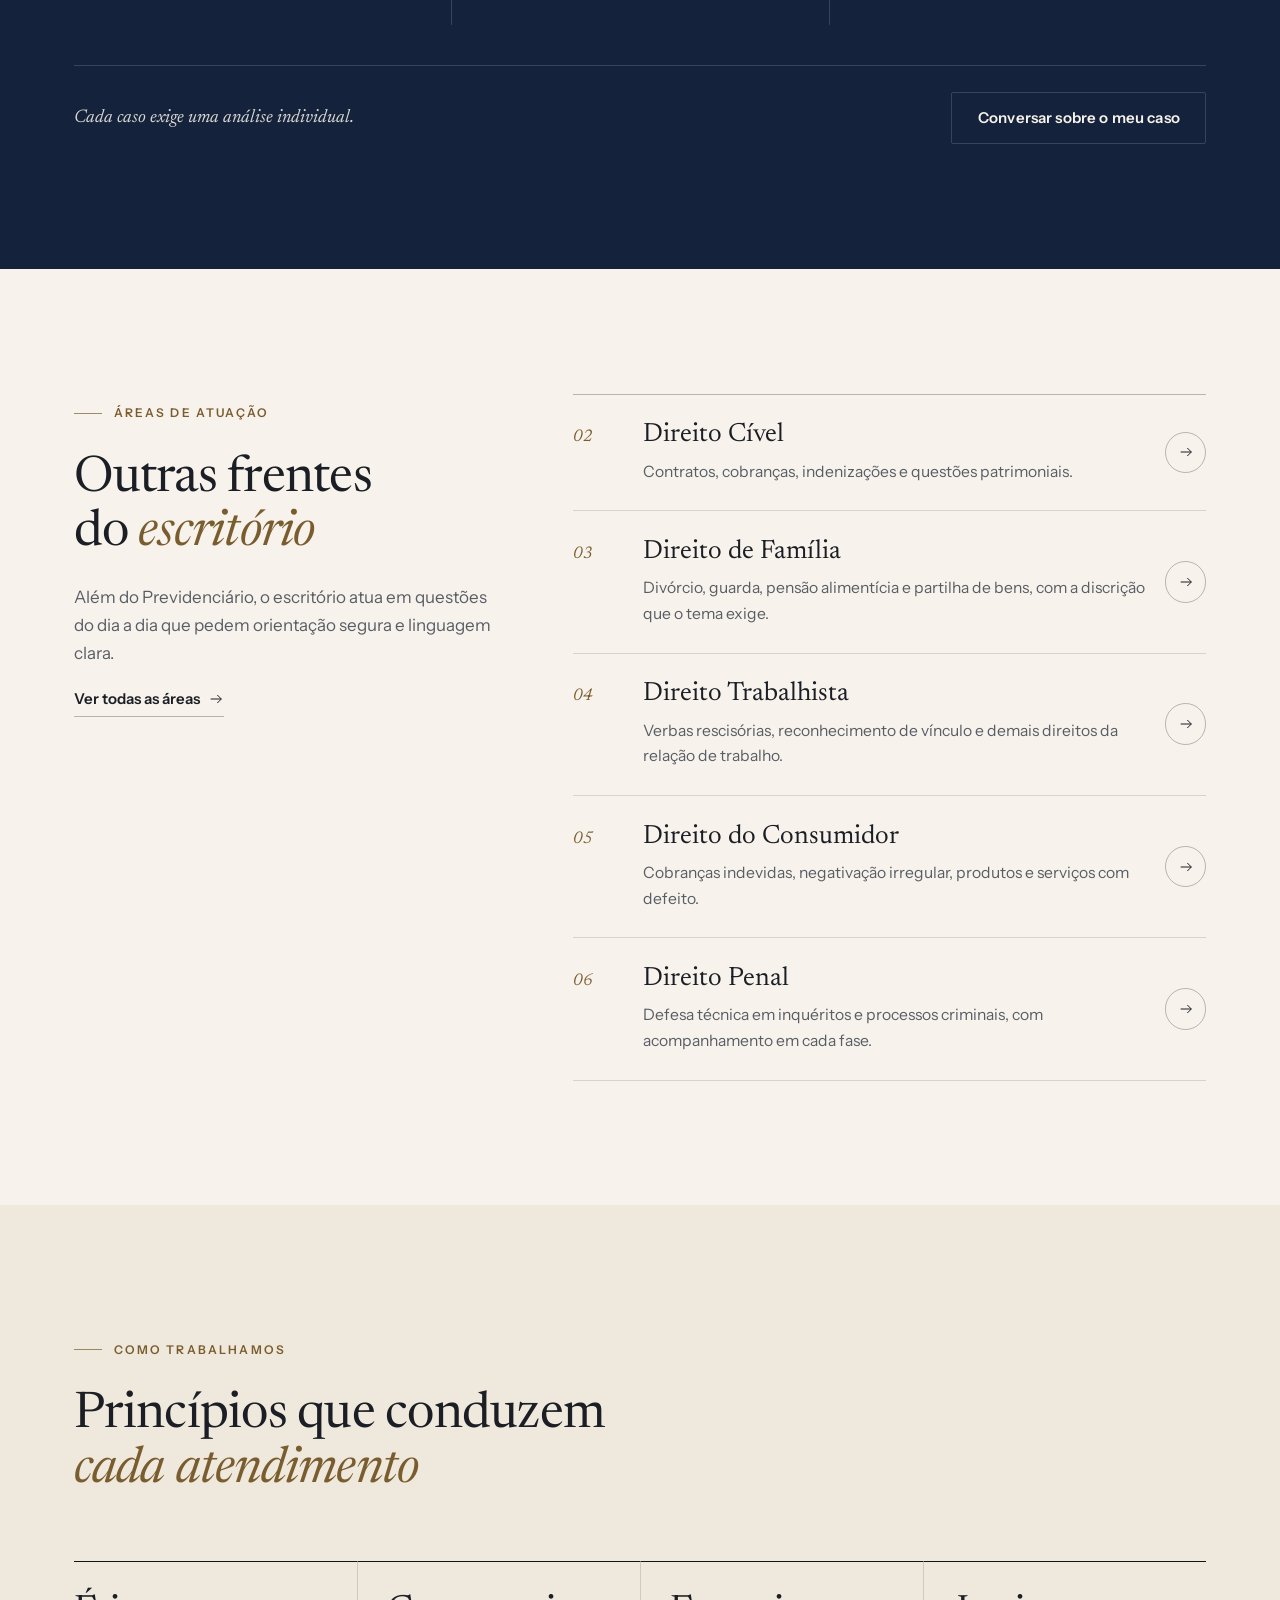
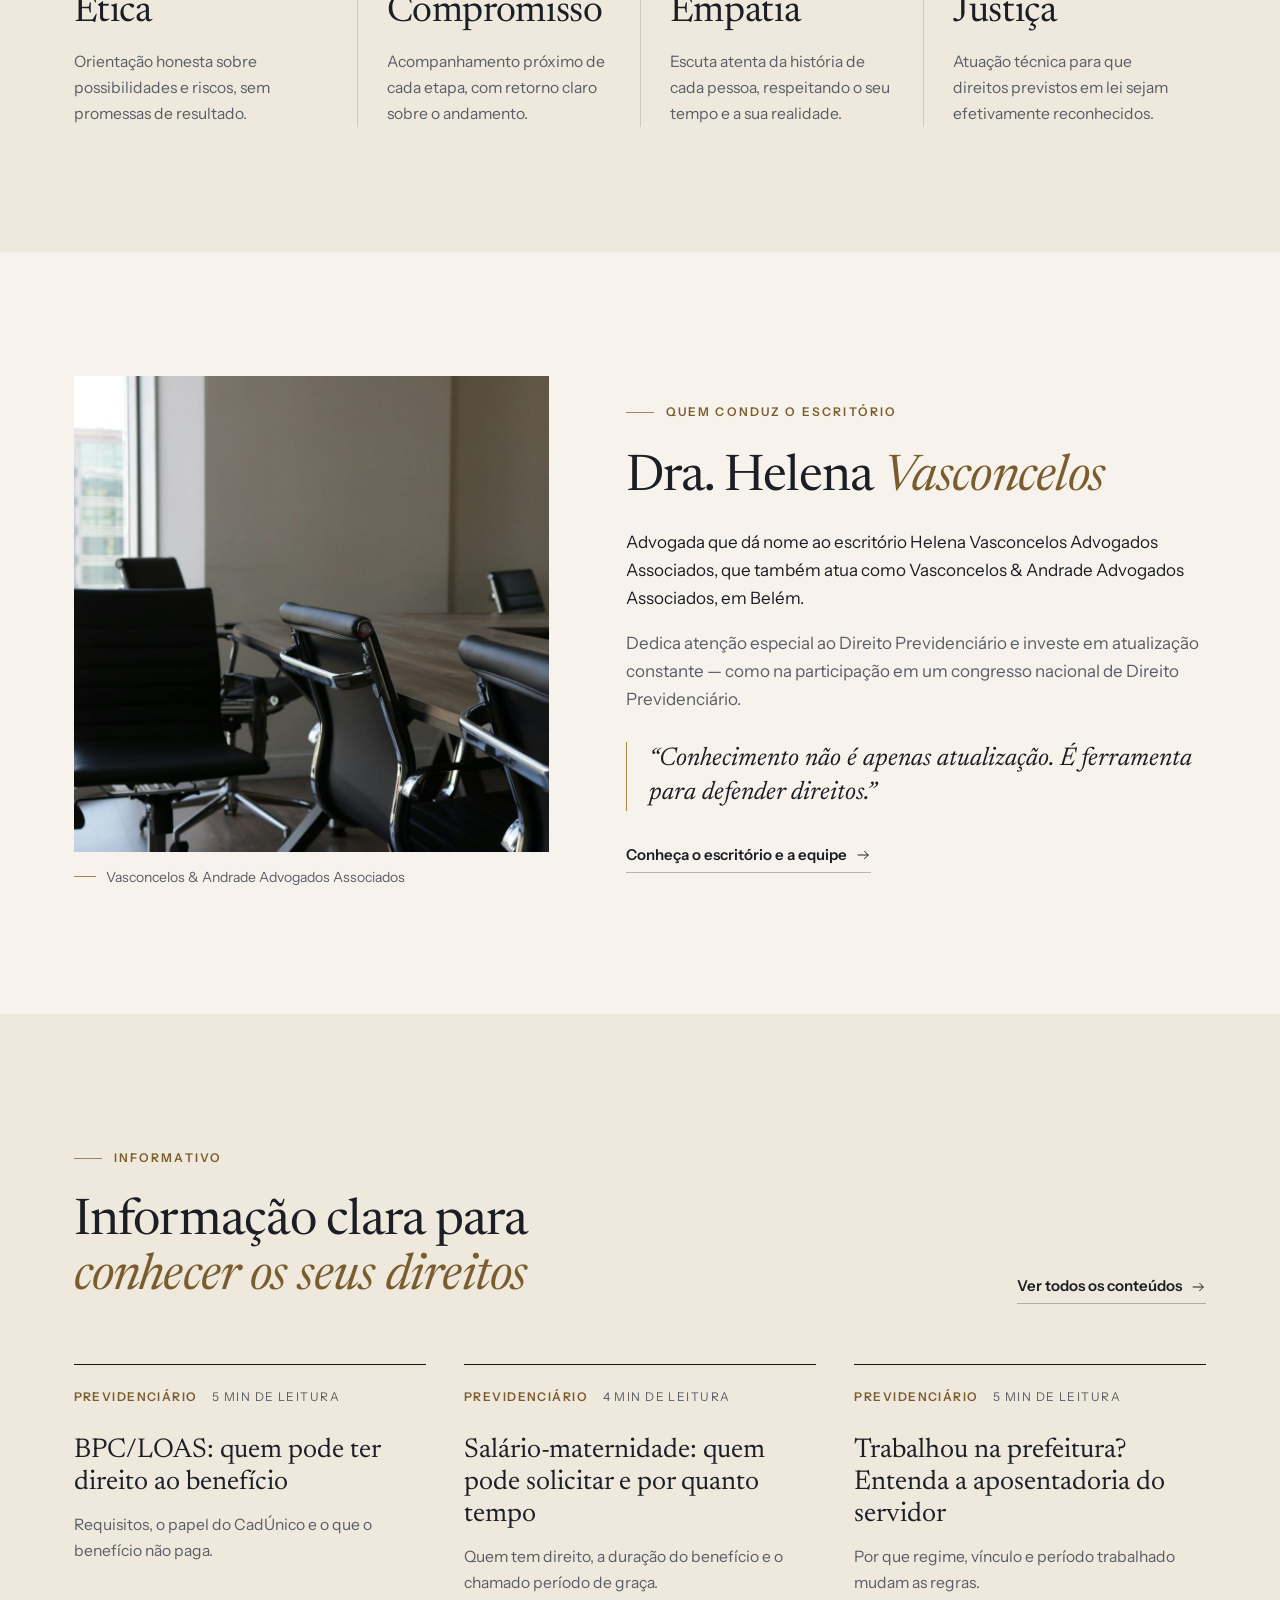
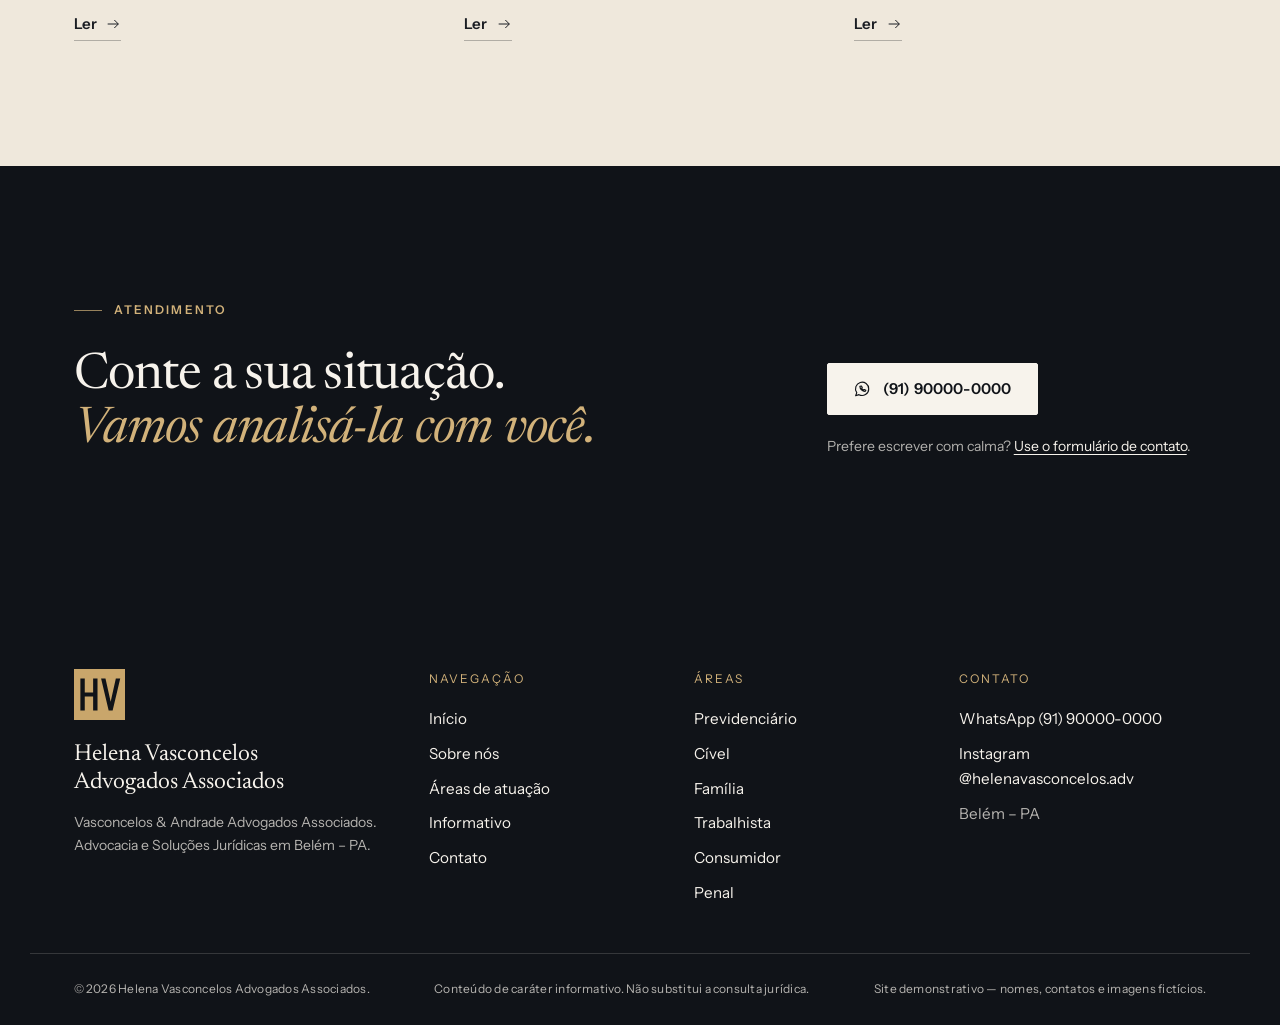
==== commit db241dcc: "atualizações no site, adição de imagens e ajustes no blog" ====
--- a/index.html
+++ b/index.html
@@ -3,16 +3,16 @@
 <head>
   <meta charset="utf-8">
   <meta name="viewport" content="width=device-width, initial-scale=1">
-  <title>Maria D'Ajuda Paulucio | Advocacia em Goianésia do Pará – PA</title>
-  <meta name="description" content="Advocacia e Soluções Jurídicas em Goianésia do Pará – PA. Direito Previdenciário (BPC/LOAS, Salário-Maternidade, Aposentadoria do Servidor Público), Cível, Família, Trabalhista, Consumidor e Penal.">
+  <title>Helena Vasconcelos | Advocacia em Belém – PA</title>
+  <meta name="description" content="Advocacia e Soluções Jurídicas em Belém – PA. Direito Previdenciário (BPC/LOAS, Salário-Maternidade, Aposentadoria do Servidor Público), Cível, Família, Trabalhista, Consumidor e Penal.">
   <link rel="canonical" href="https://seudominio.com.br/">
   <meta name="theme-color" content="#101318">
 
   <meta property="og:type" content="website">
   <meta property="og:locale" content="pt_BR">
-  <meta property="og:site_name" content="Maria D'Ajuda Paulucio | Advocacia">
-  <meta property="og:title" content="Seu direito, nossa missão. | Maria D'Ajuda Paulucio Advocacia">
-  <meta property="og:description" content="Advocacia e Soluções Jurídicas em Goianésia do Pará – PA, com destaque para o Direito Previdenciário.">
+  <meta property="og:site_name" content="Helena Vasconcelos | Advocacia">
+  <meta property="og:title" content="Seu direito, nossa missão. | Helena Vasconcelos Advocacia">
+  <meta property="og:description" content="Advocacia e Soluções Jurídicas em Belém – PA, com destaque para o Direito Previdenciário.">
   <meta property="og:url" content="https://seudominio.com.br/">
   <meta property="og:image" content="https://seudominio.com.br/assets/img/og-image.jpg">
   <meta property="og:image:width" content="1200">
@@ -28,27 +28,27 @@
   <link rel="preconnect" href="https://fonts.gstatic.com" crossorigin>
   <link rel="stylesheet" href="https://fonts.googleapis.com/css2?family=Instrument+Sans:wght@400;500;600&family=Newsreader:ital,opsz,wght@0,6..72,400;0,6..72,500;1,6..72,400&display=swap">
   <link rel="stylesheet" href="style.css">
-  <link rel="preload" as="image" href="assets/img/dra-maria.jpg">
+  <link rel="preload" as="image" href="assets/img/advogada.jpg">
 
   <script type="application/ld+json">
   {
     "@context": "https://schema.org",
     "@type": "LegalService",
-    "name": "Maria D'Ajuda Paulucio Advogados Associados",
-    "alternateName": ["MD Advogados Associados", "Carvalho & Paulucio Advogados Associados"],
+    "name": "Helena Vasconcelos Advogados Associados",
+    "alternateName": ["HV Advogados Associados", "Vasconcelos & Andrade Advogados Associados"],
     "slogan": "Seu direito, nossa missão.",
     "description": "Advocacia e Soluções Jurídicas: Direito Previdenciário, Cível, Família, Trabalhista, Consumidor e Penal.",
     "url": "https://seudominio.com.br/",
     "image": "https://seudominio.com.br/assets/img/og-image.jpg",
-    "telephone": "+55-94-98813-1361",
+    "telephone": "+55-91-90000-0000",
     "address": {
       "@type": "PostalAddress",
-      "addressLocality": "Goianésia do Pará",
+      "addressLocality": "Belém",
       "addressRegion": "PA",
       "addressCountry": "BR"
     },
-    "areaServed": "Goianésia do Pará – PA",
-    "sameAs": ["https://www.instagram.com/mdadvogadosassociados/"]
+    "areaServed": "Belém – PA",
+    "sameAs": ["https://www.instagram.com/"]
   }
   </script>
   <script src="script.js" defer></script>
@@ -58,20 +58,20 @@
 
   <div class="topbar">
     <div class="container">
-      <p>Goianésia do Pará – PA</p>
+      <p>Belém – PA</p>
       <ul>
-        <li><a href="https://wa.me/5594988131361" data-wa="Olá! Vim pelo site e gostaria de uma orientação jurídica." target="_blank" rel="noopener">WhatsApp (94) 98813-1361</a></li>
-        <li><a href="https://www.instagram.com/mdadvogadosassociados/" target="_blank" rel="noopener">@mdadvogadosassociados</a></li>
+        <li><a href="https://wa.me/5591900000000" data-wa="Olá! Vim pelo site e gostaria de uma orientação jurídica." target="_blank" rel="noopener">WhatsApp (91) 90000-0000</a></li>
+        <li><a href="https://www.instagram.com/" target="_blank" rel="noopener">@helenavasconcelos.adv</a></li>
       </ul>
     </div>
   </div>
 
   <header class="site-header">
     <div class="container">
-      <a class="brand" href="index.html" aria-label="Maria D'Ajuda Paulucio Advocacia — página inicial">
-        <span class="brand__seal"><img src="assets/img/md-mark.png" alt="" width="128" height="132"></span>
+      <a class="brand" href="index.html" aria-label="Helena Vasconcelos Advocacia — página inicial">
+        <span class="brand__seal"><img src="assets/img/hv-mark.svg" alt="" width="64" height="64"></span>
         <span class="brand__text">
-          <span class="brand__name">Maria D'Ajuda Paulucio</span>
+          <span class="brand__name">Helena Vasconcelos</span>
           <span class="brand__sub">Advogados Associados</span>
         </span>
       </a>
@@ -86,7 +86,7 @@
           <li><a href="blog.html">Informativo</a></li>
           <li><a href="contato.html">Contato</a></li>
         </ul>
-        <a class="btn" href="https://wa.me/5594988131361" data-wa="Olá! Vim pelo site e gostaria de uma orientação jurídica." target="_blank" rel="noopener">
+        <a class="btn" href="https://wa.me/5591900000000" data-wa="Olá! Vim pelo site e gostaria de uma orientação jurídica." target="_blank" rel="noopener">
           <svg viewBox="0 0 24 24" fill="none" stroke="currentColor" stroke-width="1.5" stroke-linejoin="round" aria-hidden="true"><path d="M20.5 11.6a8.6 8.6 0 0 1-12.7 7.5L3.5 20.5l1.4-4.1a8.6 8.6 0 1 1 15.6-4.8Z"/><path d="M9 8.3c.1 3.4 3.3 6.5 6.7 6.7l1-1.5-2-1.1-.9.7a4.5 4.5 0 0 1-2.4-2.4l.7-.9-1.1-2-2 .5Z"/></svg>
           WhatsApp
         </a>
@@ -100,12 +100,12 @@
     <section class="hero" aria-labelledby="hero-title">
       <div class="container hero__grid">
         <div>
-          <p class="eyebrow reveal">Goianésia do Pará · PA</p>
+          <p class="eyebrow reveal">Belém · PA</p>
           <h1 class="display reveal" id="hero-title" data-delay="1">Seu direito, <em>nossa missão.</em></h1>
           <p class="hero__sub reveal" data-delay="2">Advocacia e Soluções Jurídicas</p>
           <p class="hero__text reveal" data-delay="2">Atuação em Direito Previdenciário, Cível, Família, Trabalhista, Consumidor e Penal. Cada situação é ouvida com atenção e analisada individualmente antes de qualquer orientação.</p>
           <div class="hero__actions reveal" data-delay="3">
-            <a class="btn" href="https://wa.me/5594988131361" data-wa="Olá! Vim pelo site e gostaria de uma orientação jurídica." target="_blank" rel="noopener">
+            <a class="btn" href="https://wa.me/5591900000000" data-wa="Olá! Vim pelo site e gostaria de uma orientação jurídica." target="_blank" rel="noopener">
               <svg viewBox="0 0 24 24" fill="none" stroke="currentColor" stroke-width="1.5" stroke-linejoin="round" aria-hidden="true"><path d="M20.5 11.6a8.6 8.6 0 0 1-12.7 7.5L3.5 20.5l1.4-4.1a8.6 8.6 0 1 1 15.6-4.8Z"/><path d="M9 8.3c.1 3.4 3.3 6.5 6.7 6.7l1-1.5-2-1.1-.9.7a4.5 4.5 0 0 1-2.4-2.4l.7-.9-1.1-2-2 .5Z"/></svg>
               Conversar pelo WhatsApp
             </a>
@@ -117,10 +117,10 @@
 
         <figure class="portrait reveal" data-delay="2">
           <div class="portrait__frame">
-            <img src="assets/img/dra-maria.jpg" alt="Dra. Maria D'Ajuda Paulucio, advogada, em pé no escritório" width="309" height="455" fetchpriority="high">
+            <img src="assets/img/advogada.jpg" alt="Dra. Helena Vasconcelos, advogada, de braços cruzados no escritório" width="900" height="1325" fetchpriority="high">
           </div>
           <figcaption>
-            <strong>Dra. Maria D'Ajuda Paulucio</strong>
+            <strong>Dra. Helena Vasconcelos</strong>
             <span>Advogada</span>
           </figcaption>
         </figure>
@@ -167,7 +167,7 @@
 
         <div class="feature__foot">
           <p>Cada caso exige uma análise individual.</p>
-          <a class="btn btn--ghost" href="https://wa.me/5594988131361" data-wa="Olá! Gostaria de uma orientação sobre Direito Previdenciário." target="_blank" rel="noopener">Conversar sobre o meu caso</a>
+          <a class="btn btn--ghost" href="https://wa.me/5591900000000" data-wa="Olá! Gostaria de uma orientação sobre Direito Previdenciário." target="_blank" rel="noopener">Conversar sobre o meu caso</a>
         </div>
       </div>
     </section>
@@ -260,15 +260,15 @@
     <section class="section" aria-labelledby="dra-title">
       <div class="container profile">
         <figure class="photo reveal">
-          <img src="assets/img/escritorio-fachada.jpg" alt="Letreiro Carvalho & Paulucio Advogados Associados na parede do escritório, com arranjo de flores brancas" width="640" height="640" loading="lazy" decoding="async">
-          <figcaption>Carvalho &amp; Paulucio Advogados Associados</figcaption>
+          <img src="assets/img/escritorio.jpg" alt="Sala de reuniões do escritório, com mesa e cadeiras de couro preto" width="1000" height="1000" loading="lazy" decoding="async">
+          <figcaption>Vasconcelos &amp; Andrade Advogados Associados</figcaption>
         </figure>
 
         <div>
           <p class="eyebrow">Quem conduz o escritório</p>
-          <h2 class="h2 reveal" id="dra-title">Dra. Maria D'Ajuda <em>Paulucio</em></h2>
-          <p class="reveal" data-delay="1">Advogada que dá nome ao escritório Maria D'Ajuda Paulucio Advogados Associados, que também atua como Carvalho &amp; Paulucio Advogados Associados, em Goianésia do Pará.</p>
-          <p class="muted reveal" data-delay="1">Dedica atenção especial ao Direito Previdenciário e investe em atualização constante — como na participação no 5º Congresso Brasileiro de Prática Previdenciária, em Salvador (BA).</p>
+          <h2 class="h2 reveal" id="dra-title">Dra. Helena <em>Vasconcelos</em></h2>
+          <p class="reveal" data-delay="1">Advogada que dá nome ao escritório Helena Vasconcelos Advogados Associados, que também atua como Vasconcelos &amp; Andrade Advogados Associados, em Belém.</p>
+          <p class="muted reveal" data-delay="1">Dedica atenção especial ao Direito Previdenciário e investe em atualização constante — como na participação em um congresso nacional de Direito Previdenciário.</p>
           <blockquote class="reveal" data-delay="2">
             <p>“Conhecimento não é apenas atualização. É ferramenta para defender direitos.”</p>
           </blockquote>
@@ -329,9 +329,9 @@
           <h2 class="h2" id="cta-title">Conte a sua situação. <em>Vamos analisá-la com você.</em></h2>
         </div>
         <div class="cta__side">
-          <a class="btn btn--light" href="https://wa.me/5594988131361" data-wa="Olá! Vim pelo site e gostaria de agendar um atendimento." target="_blank" rel="noopener">
+          <a class="btn btn--light" href="https://wa.me/5591900000000" data-wa="Olá! Vim pelo site e gostaria de agendar um atendimento." target="_blank" rel="noopener">
             <svg viewBox="0 0 24 24" fill="none" stroke="currentColor" stroke-width="1.5" stroke-linejoin="round" aria-hidden="true"><path d="M20.5 11.6a8.6 8.6 0 0 1-12.7 7.5L3.5 20.5l1.4-4.1a8.6 8.6 0 1 1 15.6-4.8Z"/><path d="M9 8.3c.1 3.4 3.3 6.5 6.7 6.7l1-1.5-2-1.1-.9.7a4.5 4.5 0 0 1-2.4-2.4l.7-.9-1.1-2-2 .5Z"/></svg>
-            (94) 98813-1361
+            (91) 90000-0000
           </a>
           <p>Prefere escrever com calma? <a href="contato.html">Use o formulário de contato</a>.</p>
         </div>
@@ -342,9 +342,9 @@
   <footer class="site-footer">
     <div class="container footer__top">
       <div class="footer__brand">
-        <img src="assets/img/md-mark.png" alt="" width="128" height="132" loading="lazy">
-        <strong>Maria D'Ajuda Paulucio<br>Advogados Associados</strong>
-        <p>Carvalho &amp; Paulucio Advogados Associados. Advocacia e Soluções Jurídicas em Goianésia do Pará – PA.</p>
+        <img src="assets/img/hv-mark.svg" alt="" width="64" height="64" loading="lazy">
+        <strong>Helena Vasconcelos<br>Advogados Associados</strong>
+        <p>Vasconcelos &amp; Andrade Advogados Associados. Advocacia e Soluções Jurídicas em Belém – PA.</p>
       </div>
       <div>
         <p class="footer__title">Navegação</p>
@@ -370,19 +370,20 @@
       <div>
         <p class="footer__title">Contato</p>
         <ul>
-          <li><a href="https://wa.me/5594988131361" data-wa="Olá! Vim pelo site e gostaria de uma orientação jurídica." target="_blank" rel="noopener">WhatsApp (94) 98813-1361</a></li>
-          <li><a href="https://www.instagram.com/mdadvogadosassociados/" target="_blank" rel="noopener">Instagram @mdadvogadosassociados</a></li>
-          <li>Goianésia do Pará – PA</li>
+          <li><a href="https://wa.me/5591900000000" data-wa="Olá! Vim pelo site e gostaria de uma orientação jurídica." target="_blank" rel="noopener">WhatsApp (91) 90000-0000</a></li>
+          <li><a href="https://www.instagram.com/" target="_blank" rel="noopener">Instagram @helenavasconcelos.adv</a></li>
+          <li>Belém – PA</li>
         </ul>
       </div>
     </div>
     <div class="container footer__bottom">
-      <p>© <span data-year>2026</span> Maria D'Ajuda Paulucio Advogados Associados.</p>
+      <p>© <span data-year>2026</span> Helena Vasconcelos Advogados Associados.</p>
       <p>Conteúdo de caráter informativo. Não substitui a consulta jurídica.</p>
+      <p>Site demonstrativo — nomes, contatos e imagens fictícios.</p>
     </div>
   </footer>
 
-  <a class="wa-float" href="https://wa.me/5594988131361" data-wa="Olá! Vim pelo site e gostaria de uma orientação jurídica." target="_blank" rel="noopener" aria-label="Conversar pelo WhatsApp">
+  <a class="wa-float" href="https://wa.me/5591900000000" data-wa="Olá! Vim pelo site e gostaria de uma orientação jurídica." target="_blank" rel="noopener" aria-label="Conversar pelo WhatsApp">
     <svg viewBox="0 0 24 24" fill="none" stroke="currentColor" stroke-width="1.5" stroke-linejoin="round" aria-hidden="true"><path d="M20.5 11.6a8.6 8.6 0 0 1-12.7 7.5L3.5 20.5l1.4-4.1a8.6 8.6 0 1 1 15.6-4.8Z"/><path d="M9 8.3c.1 3.4 3.3 6.5 6.7 6.7l1-1.5-2-1.1-.9.7a4.5 4.5 0 0 1-2.4-2.4l.7-.9-1.1-2-2 .5Z"/></svg>
     <span>WhatsApp</span>
   </a>
--- a/style.css
+++ b/style.css
@@ -1,6 +1,6 @@
 /* ==========================================================================
-   Maria D'Ajuda Paulucio · Advocacia
-   Identidade: preto e dourado do monograma "MD" (Instagram oficial),
+   Helena Vasconcelos · Advocacia
+   Identidade: preto e dourado do monograma "HV",
    com azul-marinho e creme como apoio institucional.
    ========================================================================== */
 
@@ -130,7 +130,7 @@
 .h2 + p { margin-top: 1.4rem; }
 .h2--narrow { max-width: 36rem; }
 
-/* Fio com losango — eco dos divisores do logotipo Carvalho & Paulucio */
+/* Fio com losango — eco dos divisores do logotipo Vasconcelos & Andrade */
 .rule {
   display: flex; align-items: center; gap: .8rem; color: var(--brass);
   margin-block: 2rem;
